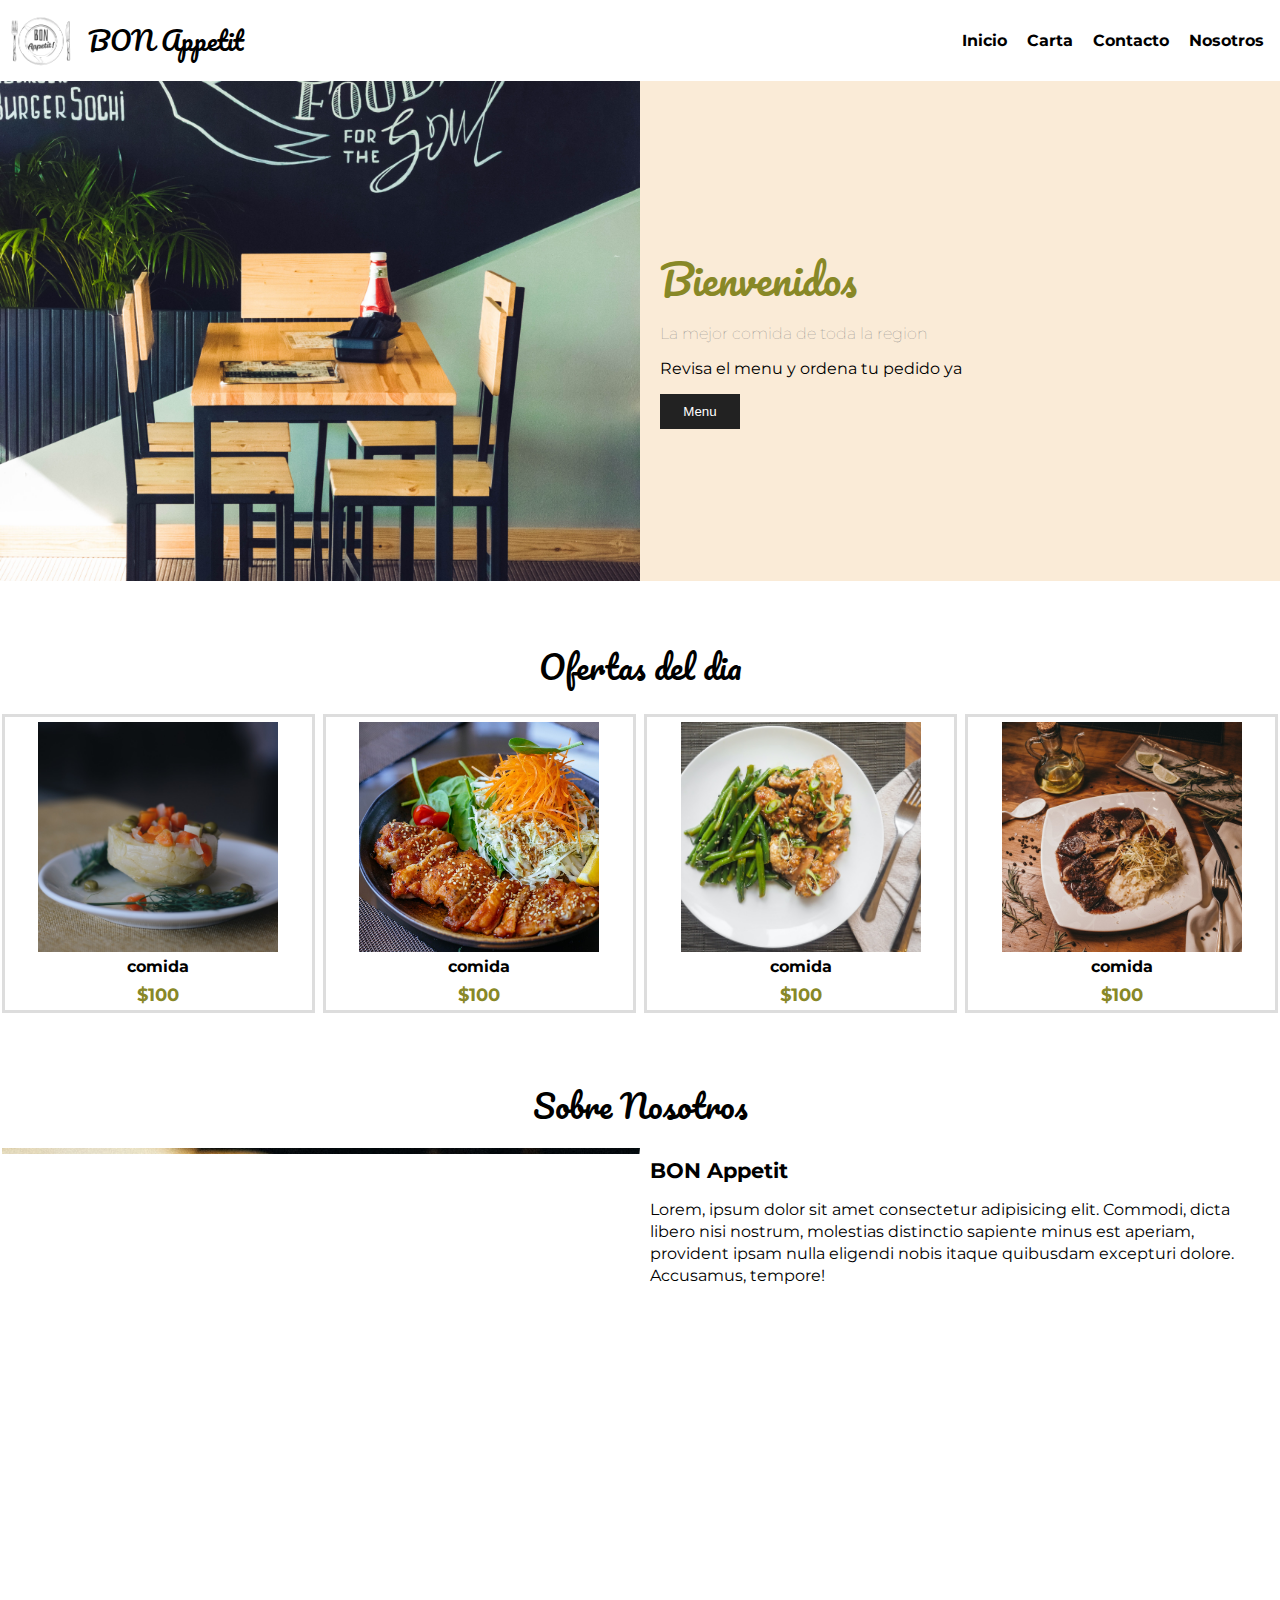
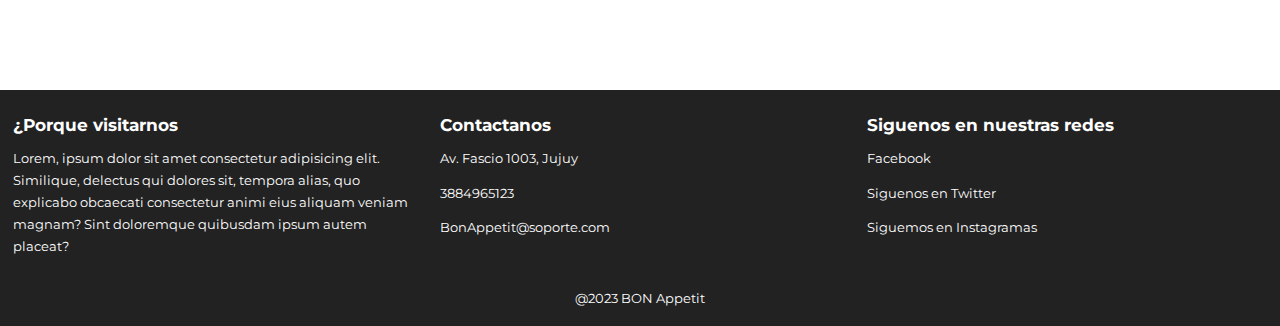
==== index.html @ ac736daf "Menu Improvisado, Seccion Sobre Nosotros" ====
<!DOCTYPE html>
<html lang="en">
<head>
    <meta charset="UTF-8">
    <meta http-equiv="X-UA-Compatible" content="IE=edge">
    <meta name="viewport" content="width=device-width, initial-scale=1.0">
    <title>BonApetit</title>
    <link href="https://file.myfontastic.com/aaHXCGQWTMJL3aSN7qt2b7/icons.css" rel="stylesheet">
    <link href="css/styles.css" rel="stylesheet">
</head>
<body>

    <header class="main-header">
        <div class="container container--flex">
            <div class="logo_container column column--50">
                <img src="assets/logo.png" alt="">
                <h3 class="main-header__logo">BON Appetit</h3>
            </div>
            <div class="main-header__contactInfo column column--50">
                <p class="main-header__contactInfo__phone"> 
                    <span class="icon-whatsapp">3884965123</span>
                </p>
                <p class="main-header__contactInfo__location">
                    <span class="icon-location"> Av. Fascio 1003, Jujuy</span>
                </p>
            </div>
        </div>
    </header>

    <nav class="main-nav">
        <div class="container container--flex">
            <input type="checkbox" id="check">
            <label for="check">
                <span class="icon-menu" id="btn_menu"></span>
            </label>

            
            <ul class="menu" id="menu">
                <li class="menu_item"><a href="" class="menu_link">Inicio</a></li>
                <li class="menu_item"><a href="" class="menu_link">Carta</a></li>
                <li class="menu_item"><a href="" class="menu_link">Contacto</a></li>
                <li class="menu_item"><a href="" class="menu_link">Nosotros</a></li>
             </ul>
        <div class="main-nav_logo">
            <img src="assets/logo.png" alt="">
            <h3 class="main-nav__logo">BON Appetit</h3>
        </div>
        </div>
    </nav>

    <section class="group--banner">
        <div class="container container--flex">
            <div class="column column--50 banner">
                <img class="banner__img" src="assets/banner.jpg" alt="">
            </div>
            <div class="column column--50 banner__aside">
                <h1 class="banner__title">Bienvenidos</h1>
                <h4 class="banner__title2">La mejor comida de toda la region</h4> 
                <p class="banner__text">Revisa el menu y ordena tu pedido ya</p>
                <button class="banner__btn">Menu</button>
            </div>
        </div>
    </section>

    <main class="main">
        <section class="group offer">
            <h2 class="group__title">Ofertas del dia</h2>
            <div class="container container--flex">
                <div class="column column--50--25">
                    <img src="assets/plato1.jpg" alt="" class="offer__img">
                    <h4 class="offer__title">comida</h4>
                    <p class="offer__price">$100</p>
                </div>
                <div class="column column--50--25">
                    <img src="assets/plato2.jpg" alt="" class="offer__img">
                    <h4 class="offer__title">comida</h4>
                    <p class="offer__price">$100</p>
                </div>
                <div class="column column--50--25">
                    <img src="assets/plato3.jpg" alt="" class="offer__img">
                    <h4 class="offer__title">comida</h4>
                    <p class="offer__price">$100</p>
                </div>
                <div class="column column--50--25">
                    <img src="assets/plato4.jpg" alt="" class="offer__img">
                    <h4 class="offer__title">comida</h4>
                    <p class="offer__price">$100</p>
                </div>
            </div>
        </section>

        <section class="group about">
            <h2 class="group__title">Sobre Nosotros</h2>
            <div class="container container--flex">
                <div class="column column--50">

                </div>
                <div class="column column--50">
                    <h1 class="column__title">BON Appetit</h1>
                    <p class="column__text">Lorem, ipsum dolor sit amet consectetur adipisicing elit. Commodi, dicta libero nisi nostrum, molestias distinctio sapiente minus est aperiam, provident ipsam nulla eligendi nobis itaque quibusdam excepturi dolore. Accusamus, tempore!</p>
                </div>

            </div>

        </section>
    </main>
    
    <footer class="main-footer">
        <div class="cotainer container--flex">
            <div class="column column--33">
                <h2 class="column__title">¿Porque visitarnos</h2>
                <p class="column__text">Lorem, ipsum dolor sit amet consectetur adipisicing elit. Similique, delectus qui dolores sit, tempora alias, quo explicabo obcaecati consectetur animi eius aliquam veniam magnam? Sint doloremque quibusdam ipsum autem placeat?</p>
            </div>
            <div class="column column--33">
                <h2 class="column__title">Contactanos</h2>
                <p class="column__text"><span class="icon-location"></span>Av. Fascio 1003, Jujuy</p>
                <p class="column__text"><span class="icon-whatsapp"></span>3884965123</p>
                <p class="column__text"><span class="icon-mail"></span>BonAppetit@soporte.com</p>
            </div>
            <div class="column column--33">
                <h2 class="column__title">Siguenos en nuestras redes</h2>
                <p class="column__text"><a href="" class="icon-face">Facebook</a></p>
                <p class="column__text"><a href="" class="icon-twitter">Siguenos en Twitter</a></p>
                <p class="column__text"><a href="" class="icon-instagram">Siguemos en Instagramas</a></p>
            </div>
            <p class="copy">@2023 BON Appetit</p>
        </div>
    </footer>

    
</body>
</html>
---- css/styles.css ----
@import url('https://fonts.googleapis.com/css2?family=Montserrat:wght@400;700&family=Pacifico&display=swap');
*{
    box-sizing: border-box;
}
body{
    font-family: 'Montserrat', sans-serif;
    margin: 0;
}
/* Estilos Base */
img{
    display: block;
    width: 100%;
    max-width: 100%;
}
h1,h2,h3,h4,h5,h6 {
    margin: 0;
}
.container{
    width: 100%;
    margin: auto;
}
.container--flex{
    display: flex;
    flex-wrap: wrap;
    justify-content: space-between;
    align-items: center;
}
.column{
    width: 100%;
}
/*Header*/
.main-nav__logo{
    display: none;
}
.main-header{
    width: 100%;   
}
.logo_container{
    background-color: antiquewhite;
}
.main-header img{
    width: 90px;
    height: 100px;
    display: inline;
}
.main-header__logo{
    
    display: inline;
    font-size: 2em;
    padding: 12px;
    font-family: 'Pacifico', cursive;
    font-weight: 100;
}
.main-header .logo_container{
    display: flex;
    flex-wrap: wrap;
    align-items: center;
}
.main-header__contactInfo__phone{
   
    padding: 12px;
    margin: 0 auto;
}
.main-header__contactInfo__location{
    background-color: #222;
    color: white;
    padding: 12px;
    margin: 0 auto;
}
.main-header [class*="icon-"]:before{
    position: relative;
    top: 2px;
    right: 5px;
}
/* Menu */
.main-nav{
    width: 100%;
    position: sticky;
    z-index: 2000px;
    padding: 6px;
    top: 0;
    background: white;
}
#check{
    display: none;
}
.menu{
    position: absolute;
    top: 70px;
    width: 100%;
    background-color: rgba(0,0,0,.85);
    padding: 0;
    margin: 0;
    list-style-type: none;
    text-align: center;
    overflow: hidden;
    left: -100%;
    transition: all .5s;

}
#check:checked ~ .menu{
    left: 0;
}
.menu_link{
    display: block;
    padding: 10px;
    color: white;
    text-decoration: none;
}
.menu_link:hover{
    background-color: antiquewhite;
    color: black;
}
.icon-menu{
    display: block;
    color: black;
    border: 1px solid black;
    border-radius: 3px;
    width: 40px;
    height: 40px;
    line-height: 42px;
    text-align: center;
    cursor: pointer;
    font-size: 1.5em;
}
.main-nav_logo img{
    width: 55px;
    height: 55px;
    display: inline;
}
/* Banner*/
.banner__img{
    width: 100%;
    height: 500px;
    object-fit: cover;
}
.banner__aside{
    background-color: antiquewhite;
    display: flex;
    flex-direction: column;
    padding: 20px;
}
.banner__title{
    font-family: 'Pacifico';
    margin-top: 10px;
    margin-bottom: 10px;
    font-size: 2em;
    font-weight: 100;
    color: rgb(136, 136, 39);
}
.banner__title2{
    font-weight: 100;
    color: gray;
}
.banner__btn{
    width: 80px;
    text-align: center;
    text-decoration: none;
    background-color: #222;
    color: white;
    padding: 10px;
    cursor: pointer;
    border: none;
}

/* Footer */
.main-footer{
    background: #222;
    color: white;
    padding: 10px;
    padding-top: 20px;
    padding-bottom: 20px;
    font-size: .8em;
    
}
.copy{
    text-align: center;
    margin: auto;
    margin-top: 15px;
}
.main-footer [class*="icon-"] {
    color: white;
    text-decoration: none;
}
.main-footer [class*="icon-"]:before {
    position: relative;
    top: 3px;
    right: 5px;
}
.main-footer .column{
    margin: 5px 0 5px 3px;
}
/* Main */
.group__title{
    font-family: 'Pacifico',cursive;
    font-weight: 100;
    font-size: 1.8em;
    text-align: center;
    padding: 15px;
}
.group{
    margin-top: 15px;
    margin-bottom: 20px;
    padding: 2px;
}
.offer .column{
    margin-top: 5px;
    margin-bottom: 5px;
}
.offer__img{
    margin: auto;
    max-width: 300px;
    height: 250px;
}
.offer__title{
    text-align: center;
    font-size: 1.3em;
    padding-top: 5px;
    padding-bottom: 8px;
}
.offer__price{
    margin-top: 0;
    margin-bottom: 0;
    text-align: center;
    font-size: 1.5em;
    font-weight: bold;
    color: rgb(136, 136, 39);
}
/* Sobre Nosotros */
.about .column:nth-child(1){
	height: 400px;
	background-image: url(../assets/about2.jpg);
	background-attachment: fixed;
	background-repeat: no-repeat;

	background-size: 160%;
	background-position: -10px -100px;
	border-right:  50px solid #fff;
	border-top: 500px solid transparent;
}
.about .column:nth-child(2){
    padding: 10px;
}
.column__title{
    font-size: 1.3em;
}
/*Responsives */
@media screen and (min-width:490px){
    .main-header img{
        width: 60px;
        height: 70px;
    }
    .main-header__logo{
        font-size: 1.6em;
        padding: 8px;
        
    }
    .banner__aside{
        height: 500px;
        display: flex;
        justify-content: center;
    }
    .main-header .column--50{
        width: 49%;
    }
    .column--33{
        width: 32%;
    }
    .main-header{
        background-color: antiquewhite;
    }
    .main-header__contactInfo__location{
        background: none;
        color: black;
    }
    .main-header__contactInfo{
        text-align: right;
    }
    .main-footer .container--flex{
        align-items: flex-start;
    }
    .main-footer .column--33:nth-child(2){
        word-break: break-all;
    }
    .column--50--25{
        width: 49%;
    }
    .offer__img{
        width: 240px;
        height: 230px;
        object-fit: cover;
    }
    .offer__price{
        font-size: 1.3em;
    }
    .offer__title{
        font-size: 1.2em;
    }
    .offer .column{
        border: 3px solid #ddd;
        padding: 5px;
        overflow: hidden;
    }
    .column--50{
        width: 50%;
    }
    .about .column:nth-child(1){
        height: 400px;
        background-size: 100%;
        background-position: -80px -100px;
    }
    .about .container{
        align-items: start;
    }
    .group{
        margin-bottom: 30px;
        margin-top: 30px;
    }

}
@media screen and (min-width:768px){
    .main-header{
        display: none;
    }
    .column--50{
        width: 50%;
    }
    .banner__title{
        font-size: 2.5em;
    }
    .main-nav .container{
        flex-direction: row-reverse;
        align-items: center;
    }
    .main-nav label{
        display: none;
    }
    .menu{
        position: relative;
        left: 0;
        top: 0;
        display: flex;
        background: none;
        height: auto;
        width: auto;
    }
    .menu_link{
        color: black;
        font-weight: bold;
    }
    .menu_link:hover{
        background: none;
        border-bottom: 2px solid antiquewhite;
    }
    .main-nav_logo{
        display: flex;
        flex-wrap: wrap;
        align-items: center;
    }
    .main-nav__logo{
        display: inline;
        font-size: 1.6em;
        padding: 12px;
        font-family: 'Pacifico', cursive;
        font-weight: 100;
    }
    .main-nav_logo img{
        height: 60px;
        width: 70px;
    }
    .column--50--25{
        width: 24.5%;
    }
    .group{
        margin-top: 40px;
        margin-bottom: 40px;
    }
    .offer__title{
        font-size: 1em;
    }
    .offer__price{
        font-size: 1.1em;
    }
    .group__title{
        font-size: 2em;
    }
    .about .column:nth-child(1){
        background-size: 70%;
        background-position: -80px -100px;
    }
    .column__text{
        line-height: 22px;
    }
   
}
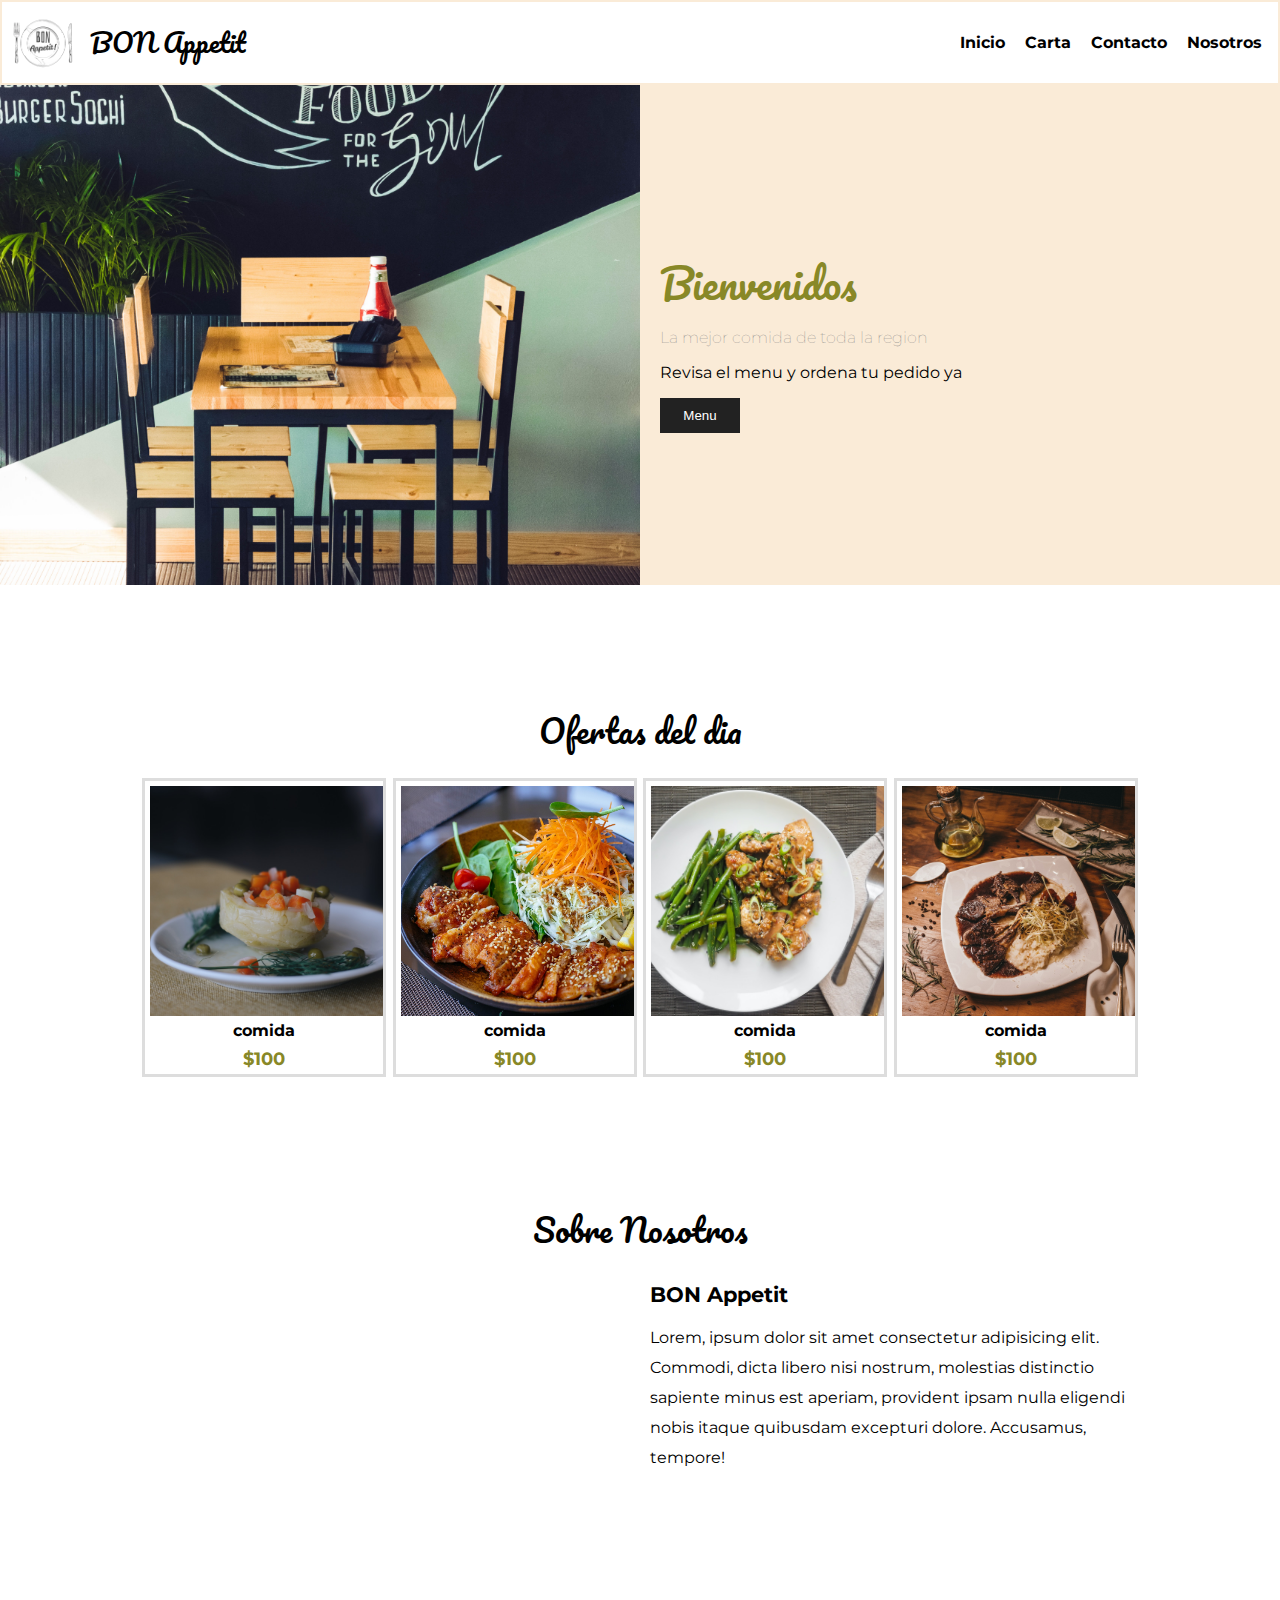
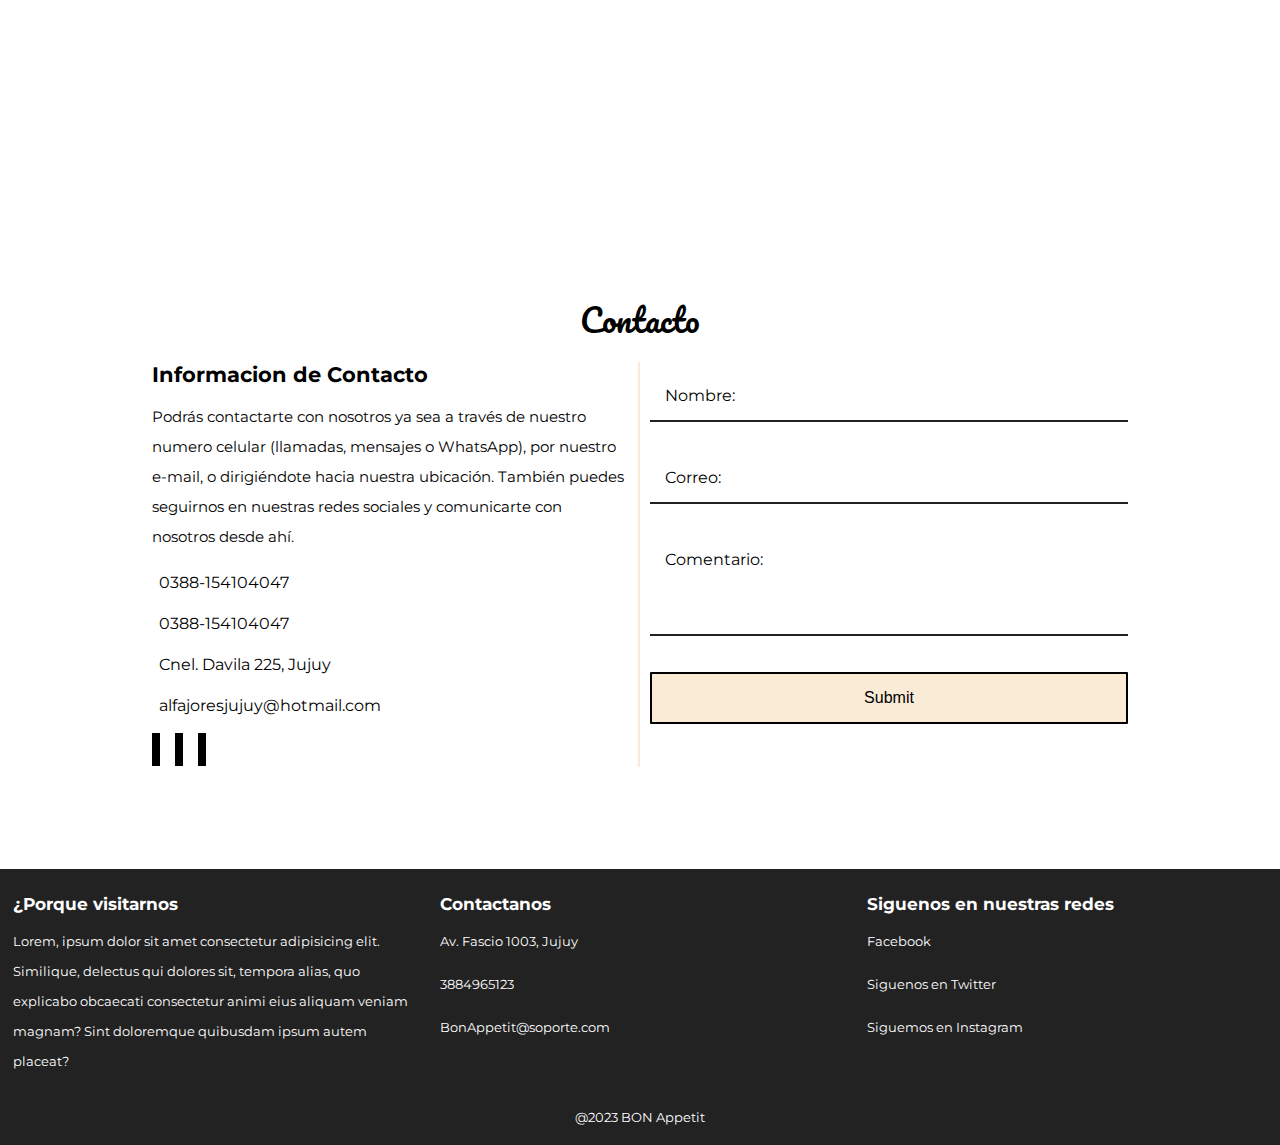
==== commit 056c92c0: "Formulario de Contacto / responsive" ====
--- a/index.html
+++ b/index.html
@@ -93,15 +93,46 @@
             <h2 class="group__title">Sobre Nosotros</h2>
             <div class="container container--flex">
                 <div class="column column--50">
-
                 </div>
                 <div class="column column--50">
                     <h1 class="column__title">BON Appetit</h1>
                     <p class="column__text">Lorem, ipsum dolor sit amet consectetur adipisicing elit. Commodi, dicta libero nisi nostrum, molestias distinctio sapiente minus est aperiam, provident ipsam nulla eligendi nobis itaque quibusdam excepturi dolore. Accusamus, tempore!</p>
                 </div>
+            </div>
+        </section>
 
+        <section class="group contact">
+            <h2 class="group__title">Contacto</h2>
+            <div class="container container--flex">
+                <div class="contact__info column column--50">
+                    <h3 class="column__title">Informacion de Contacto</h3>
+                    <p class="column__text">Podrás contactarte con nosotros ya sea a través de nuestro numero celular (llamadas, mensajes o WhatsApp), por nuestro e-mail, o dirigiéndote hacia nuestra ubicación. También puedes seguirnos en nuestras redes sociales y comunicarte con nosotros desde ahí.</p>
+                    <p class="column__txt"><span class="icon-phone"></span>0388-154104047</p>
+		 			<p class="column__txt"><span class="icon-whatsapp"></span>0388-154104047</p>
+		 			<p class="column__txt"><span class="icon-location"></span>Cnel. Davila 225, Jujuy</p>
+		 			<p class="column__txt break-point"><span class="icon-mail"></span>alfajoresjujuy@hotmail.com</p>
+		 			<div class="social-icon">
+				        <a href="" class="social-icon__link"><span class="icon-face"></span></a>
+				        <a href="" class="social-icon__link"><span class="icon-instagram"></span></a>
+				        <a href="" class="social-icon__link"><span class="icon-twitter"></span></a>
+			        </div>
+                </div>
+                <form action="" class="form column column--50">
+                    <div class="input-group">
+                        <input type="text" name="nombre" id="nombre" autocomplete="off"  class="text " required="">
+                        <label for="nombre" class="label">Nombre:</label>
+                    </div>
+                    <div class="input-group">
+                        <input type="text" name="correo" autocomplete="off" class="text" id="mail" required="" value="">
+                        <label for="mail" class="label">Correo:</label>
+                    </div>   
+                    <div class="input-group">          
+                        <textarea name="comentario" maxlength="250" minlength="1"  id="textarea" class="text" required=""></textarea>
+                        <label for="textarea" class="label">Comentario:</label>
+                    </div>
+                    <input type="submit">
+                </form>
             </div>
-
         </section>
     </main>
     
@@ -121,7 +152,7 @@
                 <h2 class="column__title">Siguenos en nuestras redes</h2>
                 <p class="column__text"><a href="" class="icon-face">Facebook</a></p>
                 <p class="column__text"><a href="" class="icon-twitter">Siguenos en Twitter</a></p>
-                <p class="column__text"><a href="" class="icon-instagram">Siguemos en Instagramas</a></p>
+                <p class="column__text"><a href="" class="icon-instagram">Siguemos en Instagram</a></p>
             </div>
             <p class="copy">@2023 BON Appetit</p>
         </div>
--- a/css/styles.css
+++ b/css/styles.css
@@ -244,6 +244,89 @@
 .column__title{
     font-size: 1.3em;
 }
+/* Contacto */
+.form .input-group{
+    position: relative;
+    margin-bottom: 32px;
+}
+.form .input-group input[type="text"],
+.form .input-group input[type="email"],
+.form .input-group textarea {
+    font-size: 16px;
+    color: black;
+    width: 100%;
+    outline: none;
+    padding: 15px;
+    background: none;
+    border: none;
+    border-bottom: 2px solid #222;
+    resize: none;
+}
+.form .input-group textarea{
+    height: 100px;
+}
+.form .input-group .label {
+        -webkit-transition: all 0.3s ease;
+        -o-transition: all 0.3s ease;
+        transition: all 0.3s ease;
+        margin-left: 15px;
+        font-size: 16px;
+        line-height: 16px;
+        position: absolute;
+        top: 16px;
+        left: 0; 
+}
+.form .input-group input[type="text"]:focus + .label,
+.form .input-group input[type="email"]:focus + .label,
+.form .input-group textarea:focus + .label,
+.form .input-group input[type="text"]:valid + .label,
+.form .input-group input[type="email"]:valid + .label,  
+.form .input-group textarea:valid + .label{
+    top: -12px;
+    font-size: 12px;
+    line-height: 12px;
+    color: #B6B6B6; 
+}
+.form input[type="submit"] {
+    background: antiquewhite;
+    border-radius: 1px;
+    border: 2px solid black;
+    color: black;
+    cursor: pointer;
+    display: inline-block;
+    font-size: 16px;
+    padding: 15px;
+    width: 100%;
+}
+.formulario input[type="submit"]:hover {
+      background: #252932; 
+}
+.contact__info{
+	padding: 10px;
+	padding-top: 0;
+}
+.contact__info [class*="icon-"]{
+	font-size: 1.3em;
+	margin-right: 7px;
+	position: relative;
+	top: 5px;
+}
+.contact__info .social-icon__link{
+	justify-content: flex-start;
+	margin-bottom: 10px;
+}
+.contact__info .social-icon__link [class*='icon-']{
+	background: black;
+	color: white;
+	margin-left: 0;
+	margin-right: 15px;
+    padding:4px;
+
+}
+.form {
+	padding: 10px;
+	margin-top: 20px;
+}
 /*Responsives */
 @media screen and (min-width:490px){
     .main-header img{
@@ -253,7 +336,10 @@
     .main-header__logo{
         font-size: 1.6em;
         padding: 8px;
-        
+    }
+    .main-nav{
+        border: 2px solid antiquewhite;
+        z-index: 4000;
     }
     .banner__aside{
         height: 500px;
@@ -315,6 +401,18 @@
     .group{
         margin-bottom: 30px;
         margin-top: 30px;
+    }
+    .form{
+        margin-top: 0;
+    }
+    .contact .container--flex{
+        align-items: flex-start;
+    }
+    .contact__info{
+        border-right: 2px solid antiquewhite;
+    }
+    .contact__info .column__text {
+        font-size: 0.95em;
     }
 
 }
@@ -389,7 +487,14 @@
         background-position: -80px -100px;
     }
     .column__text{
-        line-height: 22px;
-    }
-   
+        line-height: 30px;
+    }
+}
+@media screen and (min-width:1024px){
+    .group{
+        width: 1000px;
+        margin: auto;
+        margin-top: 100px;
+        margin-bottom: 100px;
+    }
 }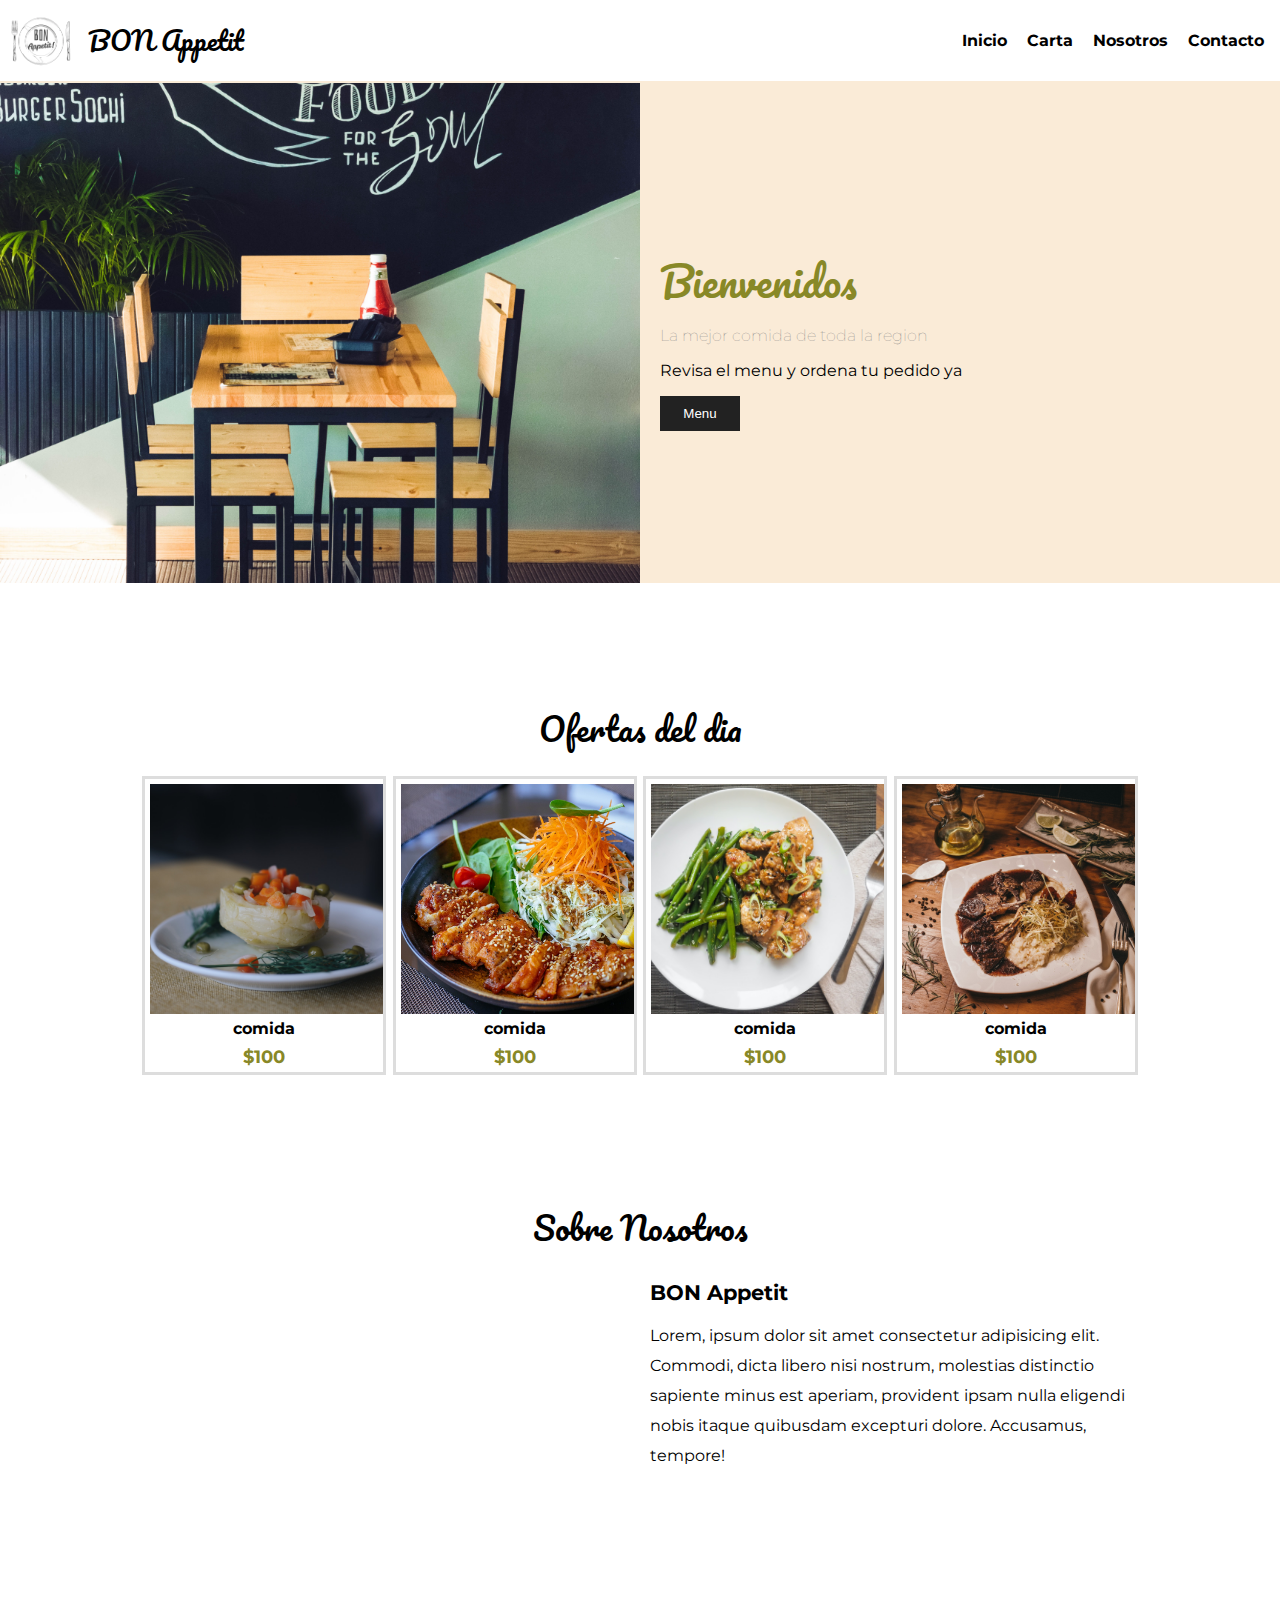
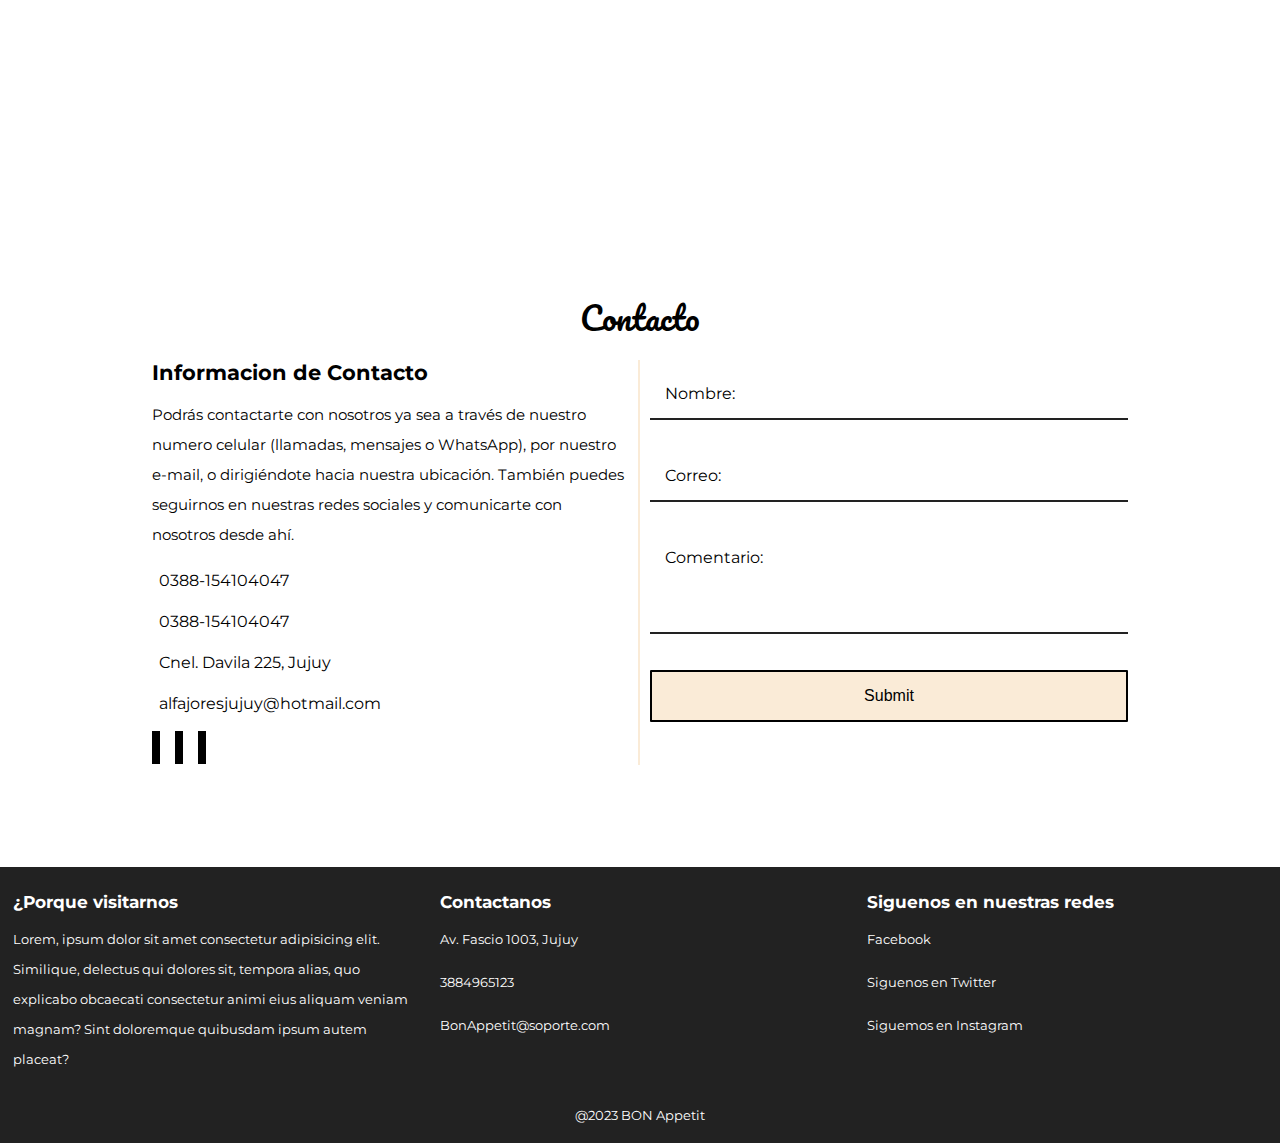
==== commit 2f22a6a9: "validaciones formulario con js" ====
--- a/index.html
+++ b/index.html
@@ -38,8 +38,8 @@
             <ul class="menu" id="menu">
                 <li class="menu_item"><a href="" class="menu_link">Inicio</a></li>
                 <li class="menu_item"><a href="" class="menu_link">Carta</a></li>
+                <li class="menu_item"><a href="" class="menu_link">Nosotros</a></li>
                 <li class="menu_item"><a href="" class="menu_link">Contacto</a></li>
-                <li class="menu_item"><a href="" class="menu_link">Nosotros</a></li>
              </ul>
         <div class="main-nav_logo">
             <img src="assets/logo.png" alt="">
@@ -119,15 +119,15 @@
                 </div>
                 <form action="" class="form column column--50">
                     <div class="input-group">
-                        <input type="text" name="nombre" id="nombre" autocomplete="off"  class="text " required="">
+                        <input type="text" name="nombre" id="nombre" autocomplete="off"  class="text">
                         <label for="nombre" class="label">Nombre:</label>
                     </div>
                     <div class="input-group">
-                        <input type="text" name="correo" autocomplete="off" class="text" id="mail" required="" value="">
+                        <input type="email" name="correo" autocomplete="off" class="text" id="mail">
                         <label for="mail" class="label">Correo:</label>
                     </div>   
                     <div class="input-group">          
-                        <textarea name="comentario" maxlength="250" minlength="1"  id="textarea" class="text" required=""></textarea>
+                        <textarea name="comentario" maxlength="250" minlength="1"  id="textarea" class="text"></textarea>
                         <label for="textarea" class="label">Comentario:</label>
                     </div>
                     <input type="submit">
@@ -160,4 +160,5 @@
 
     
 </body>
+<script src="./js/form.js"></script>
 </html>--- a/css/styles.css
+++ b/css/styles.css
@@ -76,10 +76,11 @@
 .main-nav{
     width: 100%;
     position: sticky;
-    z-index: 2000px;
+    z-index: 2000;
     padding: 6px;
     top: 0;
     background: white;
+    border-bottom: 2px solid antiquewhite; 
 }
 #check{
     display: none;
@@ -276,16 +277,19 @@
         top: 16px;
         left: 0; 
 }
-.form .input-group input[type="text"]:focus + .label,
+/*.form .input-group input[type="text"]:focus + .label,
 .form .input-group input[type="email"]:focus + .label,
-.form .input-group textarea:focus + .label,
-.form .input-group input[type="text"]:valid + .label,
-.form .input-group input[type="email"]:valid + .label,  
-.form .input-group textarea:valid + .label{
+.form .input-group textarea:focus {
     top: -12px;
     font-size: 12px;
     line-height: 12px;
     color: #B6B6B6; 
+}*/
+.focus{
+    top: -12px !important;
+    font-size: 12px !important;
+    line-height: 12px !important;
+    color: #B6B6B6 !important; 
 }
 .form input[type="submit"] {
     background: antiquewhite;
@@ -293,7 +297,7 @@
     border: 2px solid black;
     color: black;
     cursor: pointer;
-    display: inline-block;
+    display: block;
     font-size: 16px;
     padding: 15px;
     width: 100%;
@@ -321,11 +325,63 @@
 	margin-left: 0;
 	margin-right: 15px;
     padding:4px;
+    
 
 }
 .form {
 	padding: 10px;
 	margin-top: 20px;
+}
+.valido{
+    border-bottom: 2px solid green !important;
+}
+.invalido{
+    border-bottom:  2px solid red !important;
+    animation: shaking 500ms 1;
+    transition: all 1s;
+}
+.invalido-text{
+    color: red !important;
+}
+.text{
+    border-bottom: 2px solid #222 !important;
+}
+@keyframes shaking {
+    0% {
+        transform: translate(0, 0) rotate(0deg);
+    }
+    25% {
+        transform: translate(5px, 5px) rotate(5deg);
+    }
+    50% {
+        transform: translate(0, 0) rotate(0eg);
+    }
+    75% {
+        transform: translate(-5px, 5px) rotate(-5deg);
+    }
+    100% {
+        transform: translate(0, 0) rotate(0deg);
+    }
+}
+
+@keyframes shake {
+    10%,
+    90% {
+        transform: translate3d(-1px, 0, 0);
+    }
+    20%,
+    80% {
+        transform: translate3d(2px, 0, 0);
+    }
+    30%,
+    50%,
+    70% {
+        transform: translate3d(-4px, 0, 0);
+    }
+    40%,
+    60% {
+        transform: translate3d(4px, 0, 0);
+    }
 }
 /*Responsives */
 @media screen and (min-width:490px){
@@ -336,10 +392,6 @@
     .main-header__logo{
         font-size: 1.6em;
         padding: 8px;
-    }
-    .main-nav{
-        border: 2px solid antiquewhite;
-        z-index: 4000;
     }
     .banner__aside{
         height: 500px;
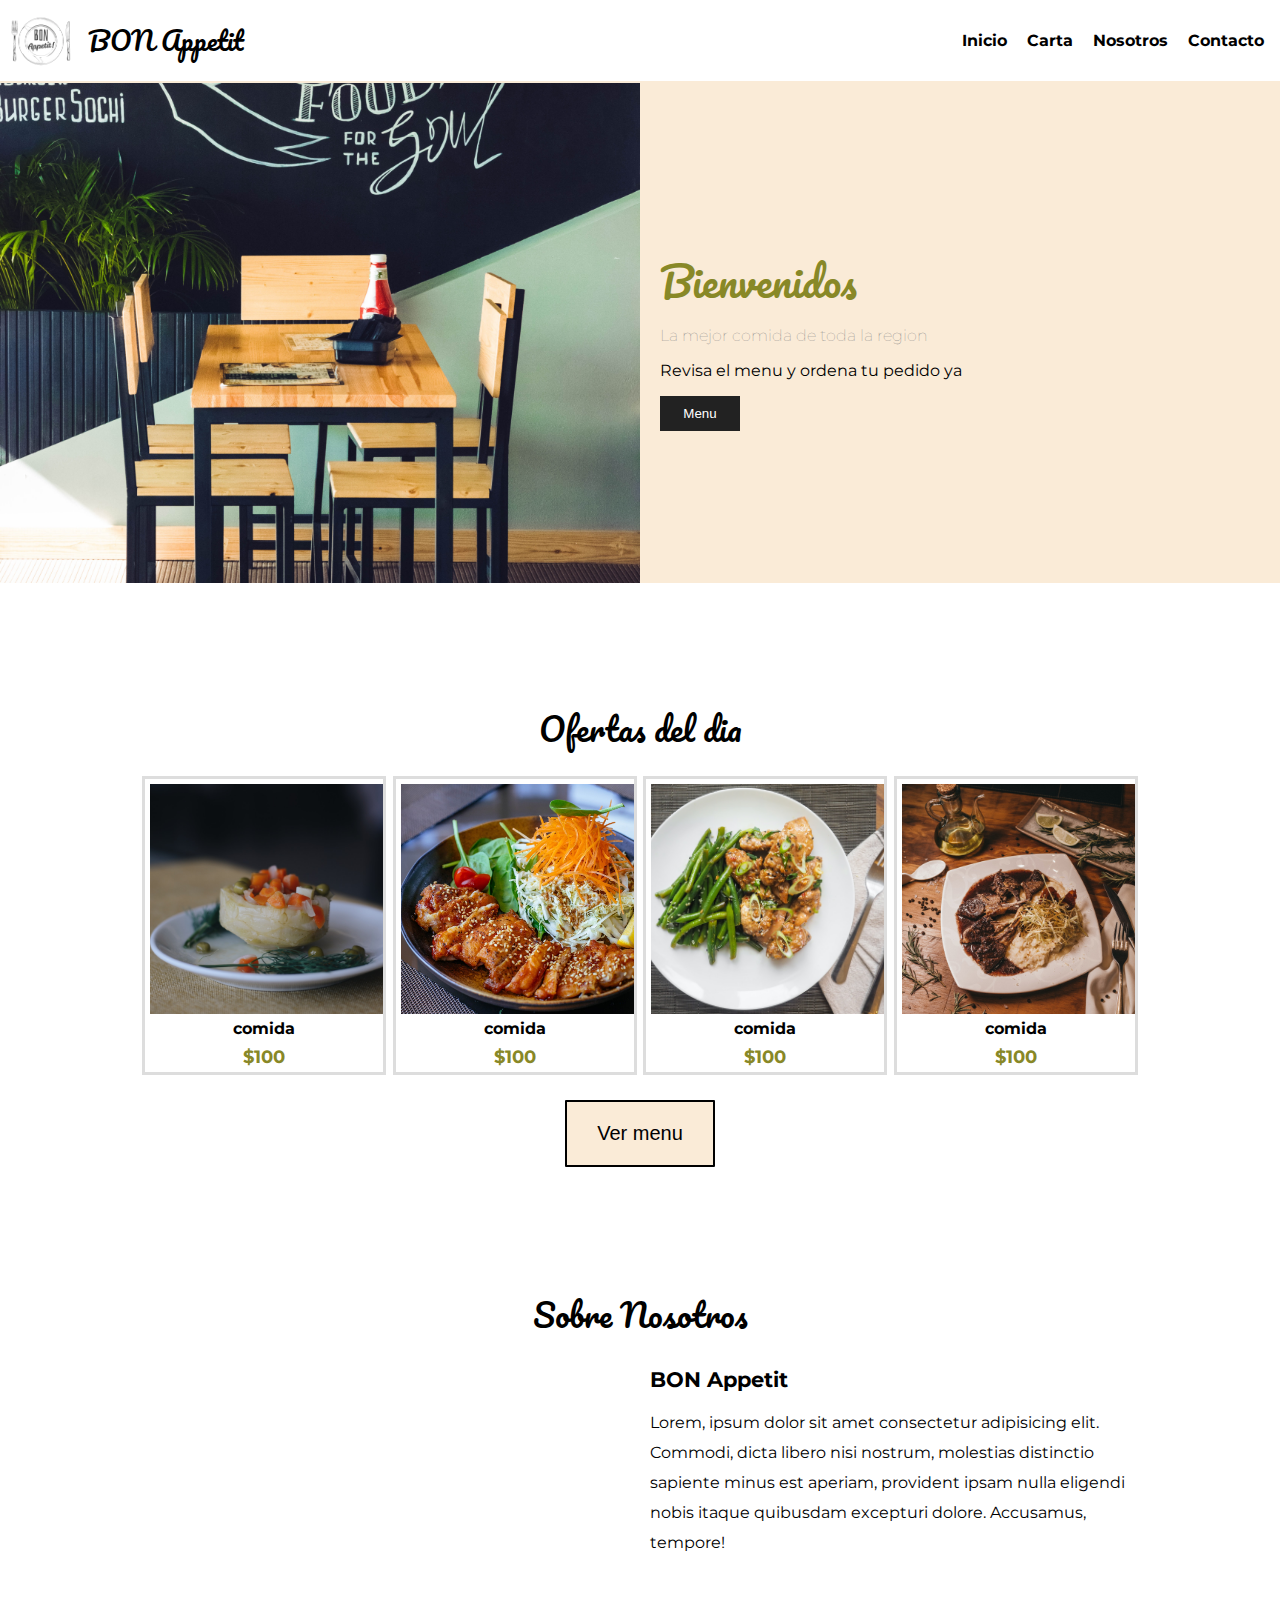
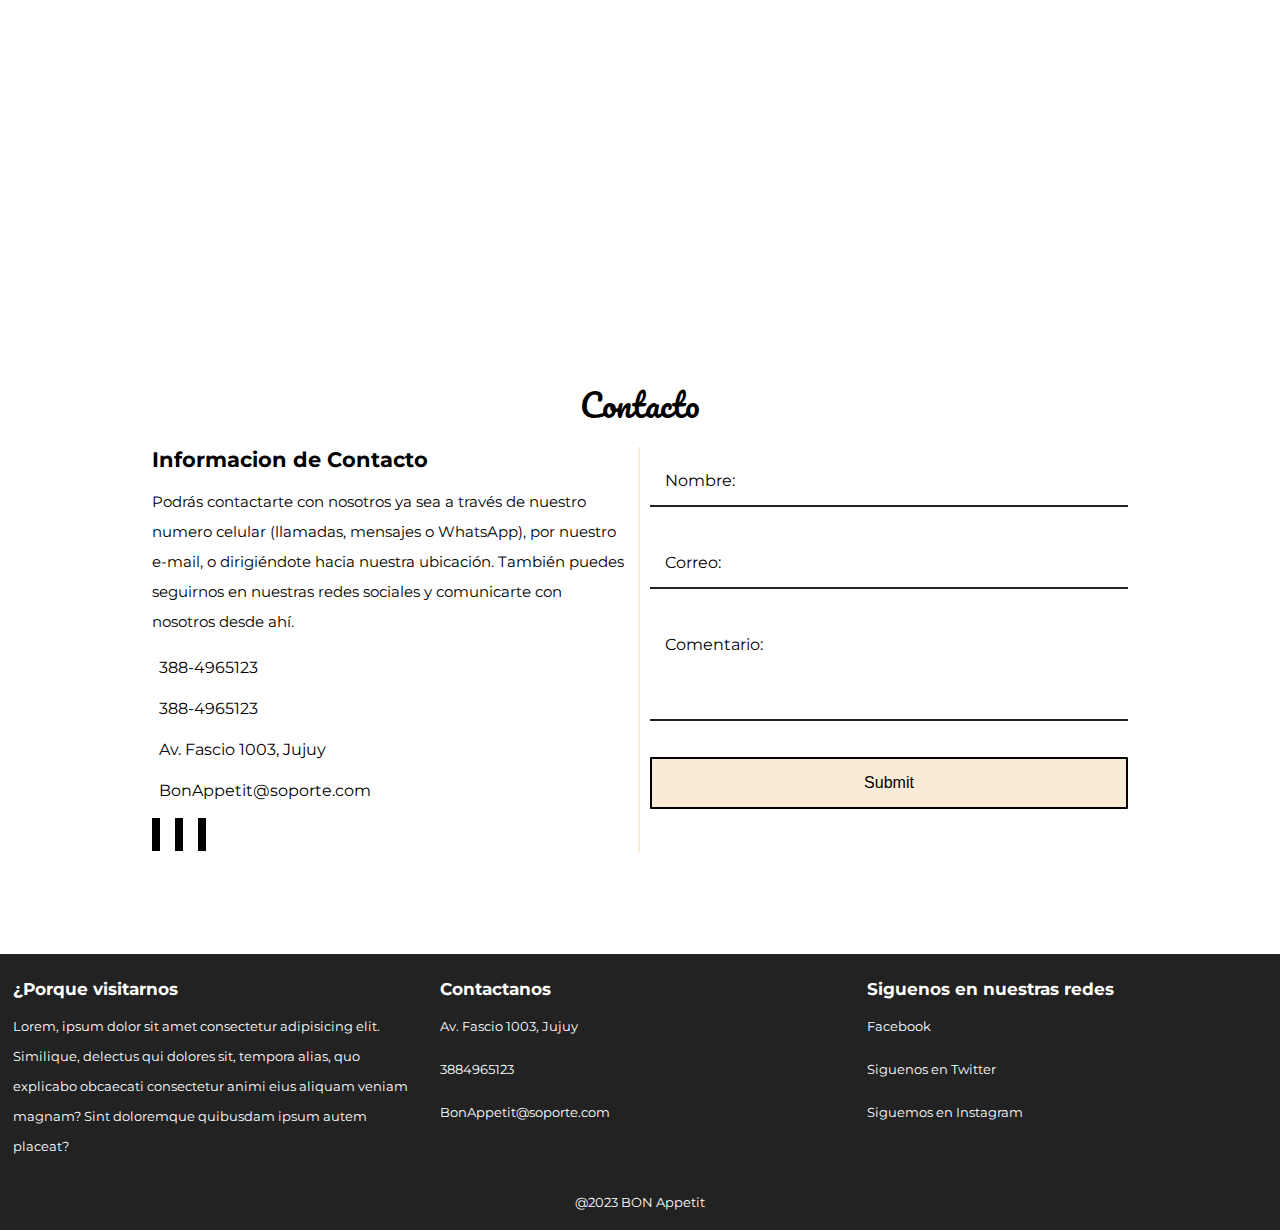
==== commit 98a5d6eb: "menu.html y menu.js //consume api de jsonplaceholder y con un input busca platos por el nombre" ====
--- a/index.html
+++ b/index.html
@@ -36,8 +36,8 @@
 
             
             <ul class="menu" id="menu">
-                <li class="menu_item"><a href="" class="menu_link">Inicio</a></li>
-                <li class="menu_item"><a href="" class="menu_link">Carta</a></li>
+                <li class="menu_item"><a href="./index.html" class="menu_link">Inicio</a></li>
+                <li class="menu_item"><a href="./menu.html" class="menu_link">Carta</a></li>
                 <li class="menu_item"><a href="" class="menu_link">Nosotros</a></li>
                 <li class="menu_item"><a href="" class="menu_link">Contacto</a></li>
              </ul>
@@ -57,7 +57,7 @@
                 <h1 class="banner__title">Bienvenidos</h1>
                 <h4 class="banner__title2">La mejor comida de toda la region</h4> 
                 <p class="banner__text">Revisa el menu y ordena tu pedido ya</p>
-                <button class="banner__btn">Menu</button>
+                <button class="banner__btn"><a href="menu.html">Menu</a></button>
             </div>
         </div>
     </section>
@@ -87,6 +87,7 @@
                     <p class="offer__price">$100</p>
                 </div>
             </div>
+            <button class="offer__btn"><a href="menu.html">Ver menu</a></button>
         </section>
 
         <section class="group about">
@@ -107,10 +108,10 @@
                 <div class="contact__info column column--50">
                     <h3 class="column__title">Informacion de Contacto</h3>
                     <p class="column__text">Podrás contactarte con nosotros ya sea a través de nuestro numero celular (llamadas, mensajes o WhatsApp), por nuestro e-mail, o dirigiéndote hacia nuestra ubicación. También puedes seguirnos en nuestras redes sociales y comunicarte con nosotros desde ahí.</p>
-                    <p class="column__txt"><span class="icon-phone"></span>0388-154104047</p>
-		 			<p class="column__txt"><span class="icon-whatsapp"></span>0388-154104047</p>
-		 			<p class="column__txt"><span class="icon-location"></span>Cnel. Davila 225, Jujuy</p>
-		 			<p class="column__txt break-point"><span class="icon-mail"></span>alfajoresjujuy@hotmail.com</p>
+                    <p class="column__txt"><span class="icon-phone"></span>388-4965123</p>
+		 			<p class="column__txt"><span class="icon-whatsapp"></span>388-4965123</p>
+		 			<p class="column__txt"><span class="icon-location"></span>Av. Fascio 1003, Jujuy</p>
+		 			<p class="column__txt break-point"><span class="icon-mail"></span>BonAppetit@soporte.com</p>
 		 			<div class="social-icon">
 				        <a href="" class="social-icon__link"><span class="icon-face"></span></a>
 				        <a href="" class="social-icon__link"><span class="icon-instagram"></span></a>
--- a/css/styles.css
+++ b/css/styles.css
@@ -156,12 +156,14 @@
 .banner__btn{
     width: 80px;
     text-align: center;
-    text-decoration: none;
     background-color: #222;
-    color: white;
     padding: 10px;
     cursor: pointer;
     border: none;
+}
+.banner__btn a {
+    text-decoration: none;
+    color: white;
 }
 
 /* Footer */
@@ -204,6 +206,11 @@
     margin-bottom: 20px;
     padding: 2px;
 }
+.offer{
+    display: flex;
+    flex-direction: column;
+    align-items: center;
+}
 .offer .column{
     margin-top: 5px;
     margin-bottom: 5px;
@@ -227,6 +234,23 @@
     font-weight: bold;
     color: rgb(136, 136, 39);
 }
+.offer__btn{
+    margin-top: 20px;
+    background: antiquewhite;
+    border-radius: 1px;
+    border: 2px solid black;
+    color: black;
+    cursor: pointer;
+    display: block; 
+    padding: 20px;
+    width: 150px;
+}
+.offer__btn a {
+    font-size: 1.5em;
+    text-decoration: none;
+    color: black;
+}
+
 /* Sobre Nosotros */
 .about .column:nth-child(1){
 	height: 400px;
@@ -340,11 +364,21 @@
     animation: shaking 500ms 1;
     transition: all 1s;
 }
+.invalido-input{
+    border: 1px solid red;
+    animation: shaking 500ms 1;
+    transition: all 1s;
+}
 .invalido-text{
     color: red !important;
 }
 .text{
     border-bottom: 2px solid #222 !important;
+}
+
+/** Menuuuu **/
+.gmenu .container--flex{
+    align-items: start;
 }
 @keyframes shaking {
     0% {
@@ -435,6 +469,11 @@
         font-size: 1.2em;
     }
     .offer .column{
+        border: 3px solid #ddd;
+        padding: 5px;
+        overflow: hidden;
+    }
+    .gmenu .column{
         border: 3px solid #ddd;
         padding: 5px;
         overflow: hidden;
@@ -549,4 +588,30 @@
         margin-top: 100px;
         margin-bottom: 100px;
     }
+    .gmenu{
+        margin-top: 30px;
+    }
+}
+
+/* Buscador */
+.gmenu .search{
+    display: flex;
+    align-items: center;
+    justify-content: center;
+    padding: 5px;
+}
+.gmenu .search input {
+    margin-right: 5px;
+    height: 30px;
+}
+.gmenu .search button{
+    background: antiquewhite;
+    border-radius: 1px;
+    border: 1px solid black;
+    color: black;
+    cursor: pointer;
+    display: block;
+    font-size: 1.1em;
+    padding: 5px;
+
 }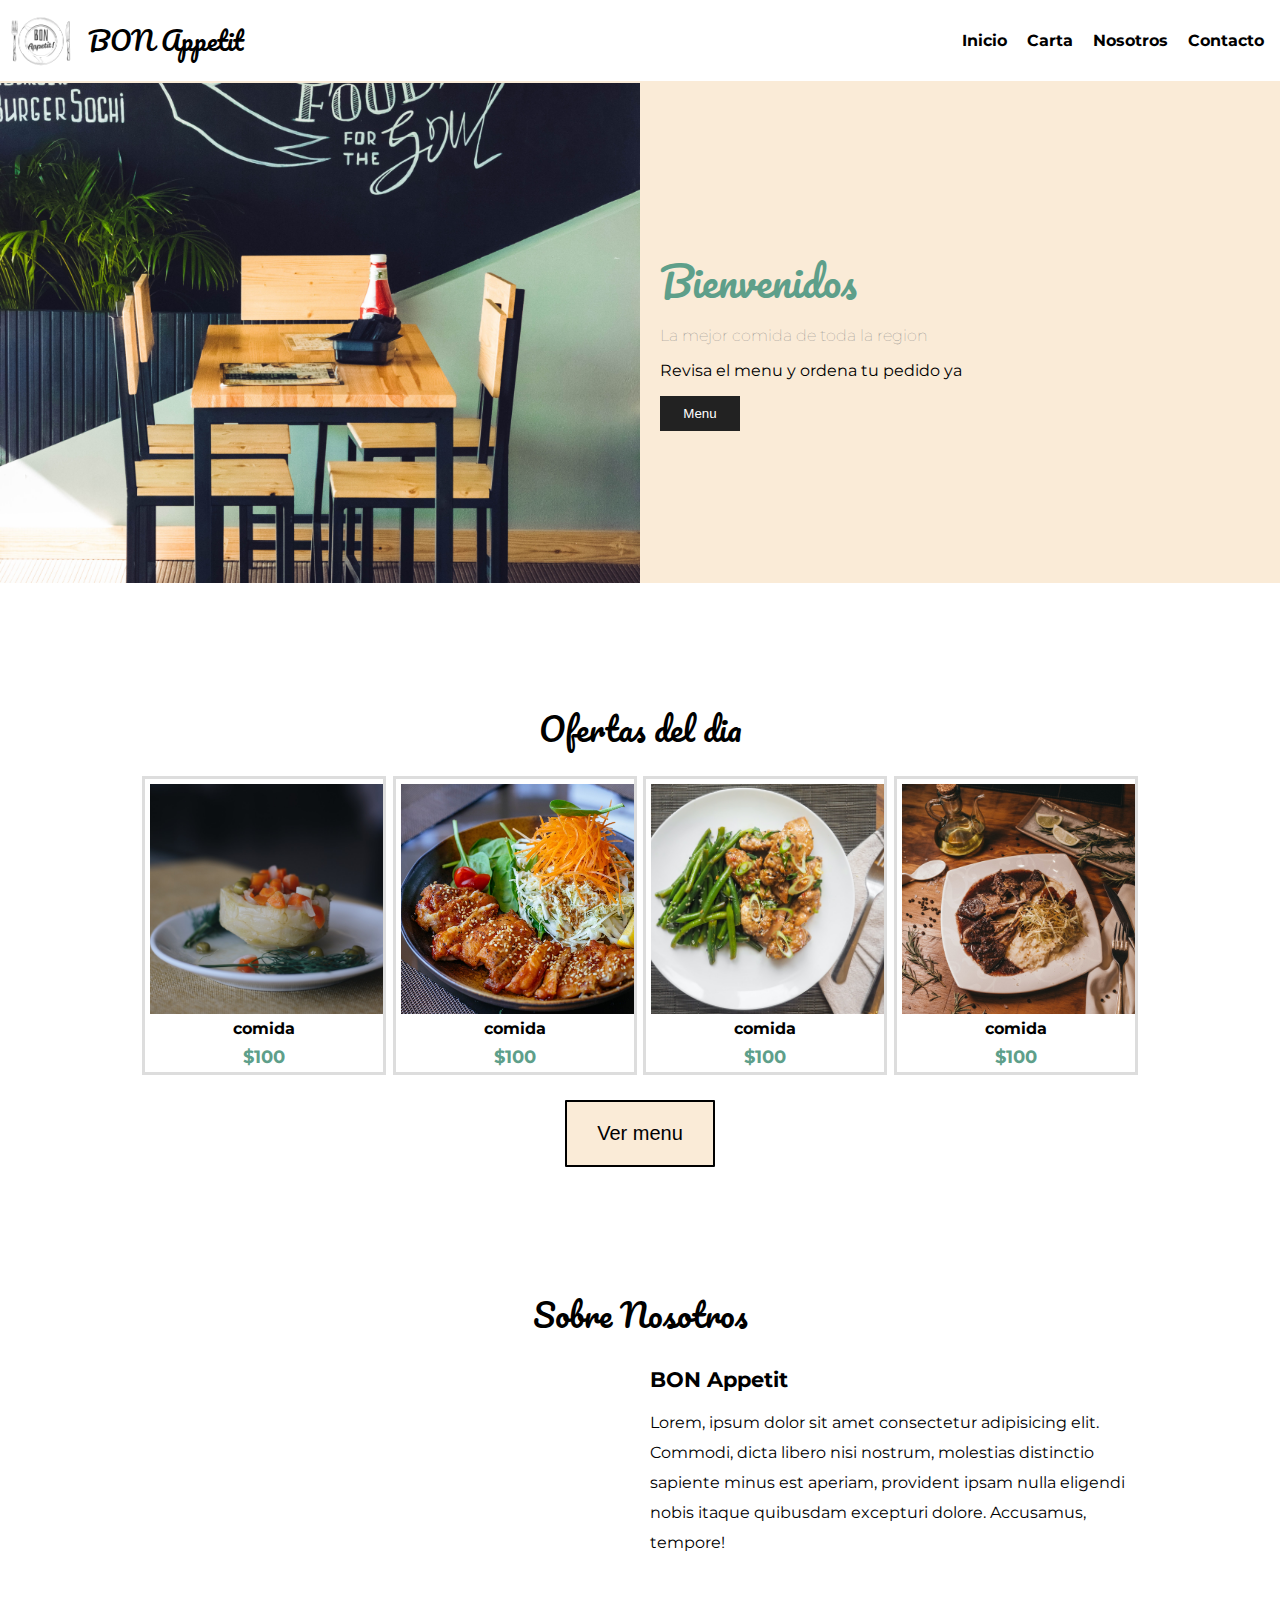
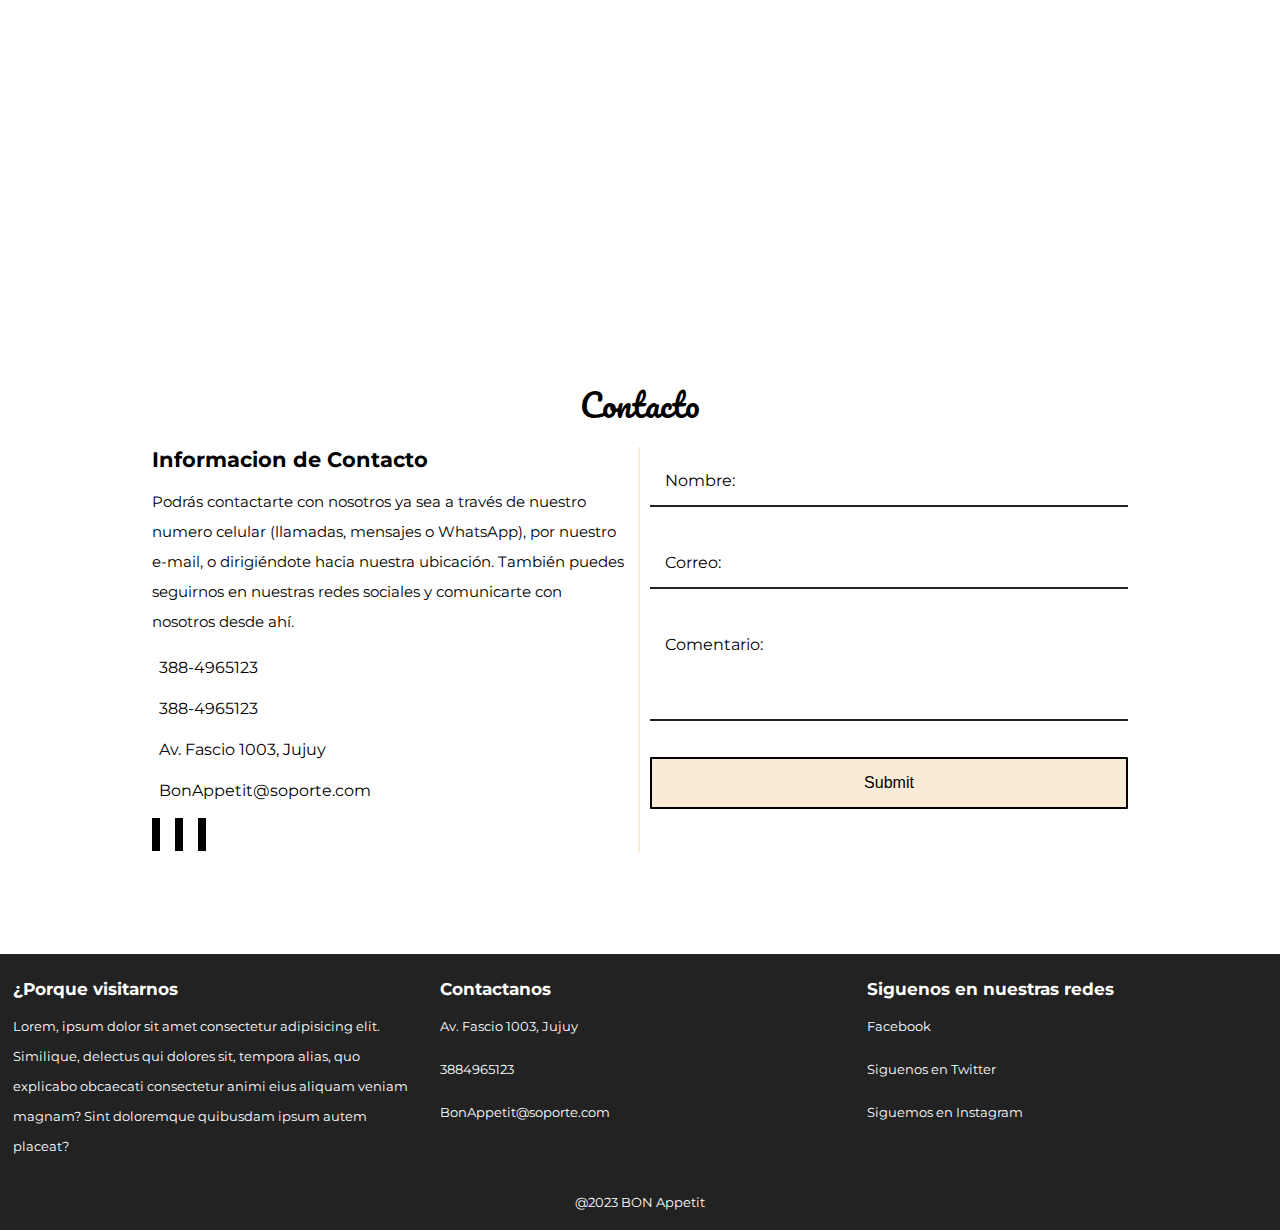
==== commit bae8e5d4: "se agregaron los links de contacto y nosotros" ====
--- a/index.html
+++ b/index.html
@@ -38,8 +38,8 @@
             <ul class="menu" id="menu">
                 <li class="menu_item"><a href="./index.html" class="menu_link">Inicio</a></li>
                 <li class="menu_item"><a href="./menu.html" class="menu_link">Carta</a></li>
-                <li class="menu_item"><a href="" class="menu_link">Nosotros</a></li>
-                <li class="menu_item"><a href="" class="menu_link">Contacto</a></li>
+                <li class="menu_item"><a href="#nosotros" class="menu_link">Nosotros</a></li>
+                <li class="menu_item"><a href="#contacto" class="menu_link">Contacto</a></li>
              </ul>
         <div class="main-nav_logo">
             <img src="assets/logo.png" alt="">
@@ -90,7 +90,7 @@
             <button class="offer__btn"><a href="menu.html">Ver menu</a></button>
         </section>
 
-        <section class="group about">
+        <section id="nosotros" class="group about">
             <h2 class="group__title">Sobre Nosotros</h2>
             <div class="container container--flex">
                 <div class="column column--50">
@@ -102,7 +102,7 @@
             </div>
         </section>
 
-        <section class="group contact">
+        <section id="contacto" class="group contact">
             <h2 class="group__title">Contacto</h2>
             <div class="container container--flex">
                 <div class="contact__info column column--50">
--- a/css/styles.css
+++ b/css/styles.css
@@ -41,10 +41,9 @@
 .main-header img{
     width: 90px;
     height: 100px;
-    display: inline;
+    display: none;
 }
 .main-header__logo{
-    
     display: inline;
     font-size: 2em;
     padding: 12px;
@@ -147,7 +146,7 @@
     margin-bottom: 10px;
     font-size: 2em;
     font-weight: 100;
-    color: rgb(136, 136, 39);
+    color: rgb(94, 159, 138);
 }
 .banner__title2{
     font-weight: 100;
@@ -232,7 +231,7 @@
     text-align: center;
     font-size: 1.5em;
     font-weight: bold;
-    color: rgb(136, 136, 39);
+    color: rgb(94, 159, 138);
 }
 .offer__btn{
     margin-top: 20px;
@@ -422,6 +421,7 @@
     .main-header img{
         width: 60px;
         height: 70px;
+        display: inline;
     }
     .main-header__logo{
         font-size: 1.6em;
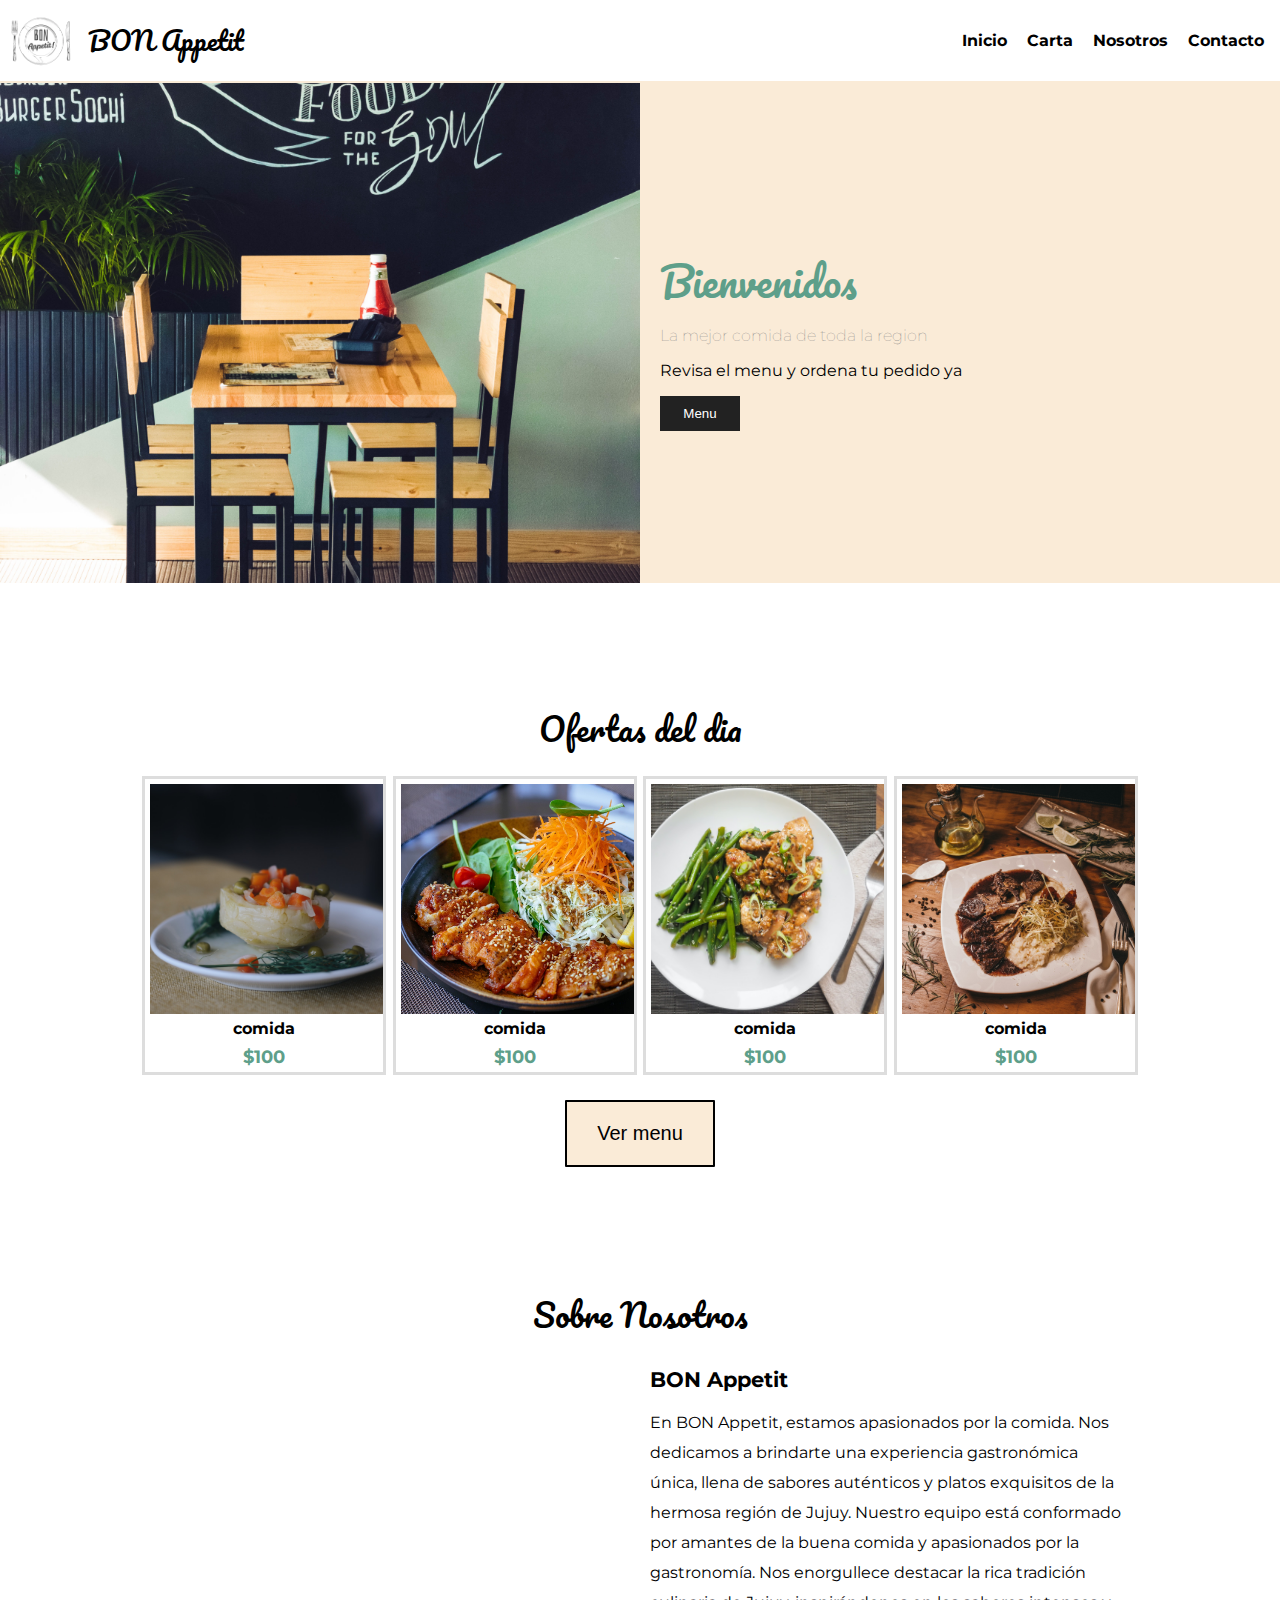
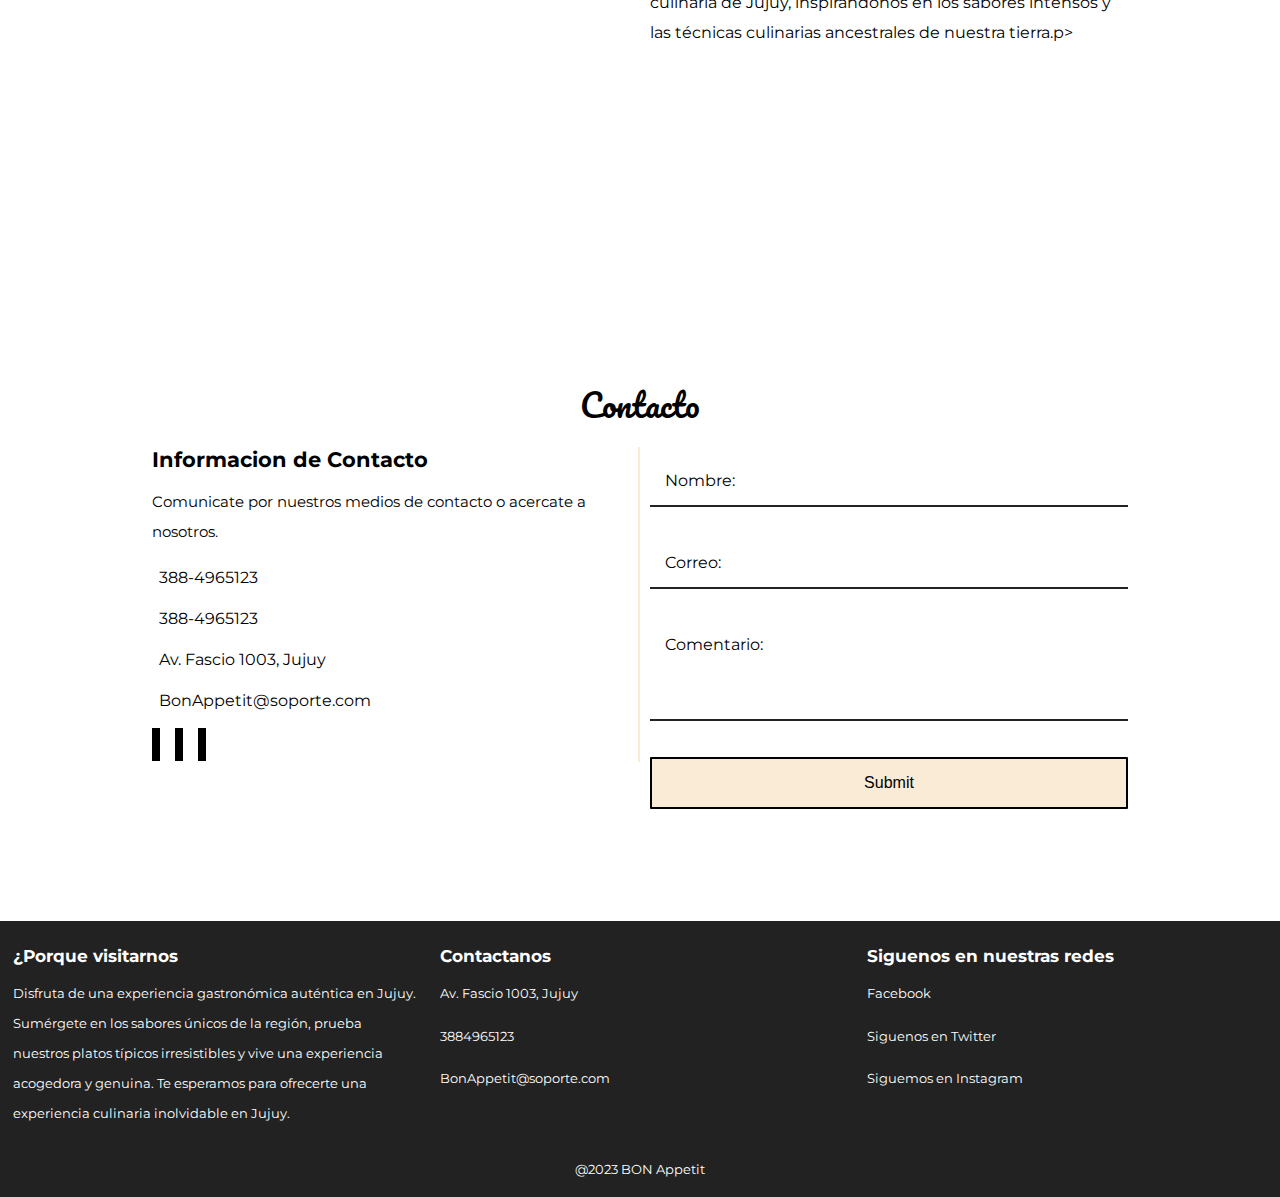
==== commit 7761b821: "Update index.html" ====
--- a/index.html
+++ b/index.html
@@ -97,7 +97,7 @@
                 </div>
                 <div class="column column--50">
                     <h1 class="column__title">BON Appetit</h1>
-                    <p class="column__text">Lorem, ipsum dolor sit amet consectetur adipisicing elit. Commodi, dicta libero nisi nostrum, molestias distinctio sapiente minus est aperiam, provident ipsam nulla eligendi nobis itaque quibusdam excepturi dolore. Accusamus, tempore!</p>
+                    <p class="column__text">En BON Appetit, estamos apasionados por la comida. Nos dedicamos a brindarte una experiencia gastronómica única, llena de sabores auténticos y platos exquisitos de la hermosa región de Jujuy. Nuestro equipo está conformado por amantes de la buena comida y apasionados por la gastronomía. Nos enorgullece destacar la rica tradición culinaria de Jujuy, inspirándonos en los sabores intensos y las técnicas culinarias ancestrales de nuestra tierra.p>
                 </div>
             </div>
         </section>
@@ -107,7 +107,7 @@
             <div class="container container--flex">
                 <div class="contact__info column column--50">
                     <h3 class="column__title">Informacion de Contacto</h3>
-                    <p class="column__text">Podrás contactarte con nosotros ya sea a través de nuestro numero celular (llamadas, mensajes o WhatsApp), por nuestro e-mail, o dirigiéndote hacia nuestra ubicación. También puedes seguirnos en nuestras redes sociales y comunicarte con nosotros desde ahí.</p>
+                    <p class="column__text">Comunicate por nuestros medios de contacto o acercate a nosotros.</p>
                     <p class="column__txt"><span class="icon-phone"></span>388-4965123</p>
 		 			<p class="column__txt"><span class="icon-whatsapp"></span>388-4965123</p>
 		 			<p class="column__txt"><span class="icon-location"></span>Av. Fascio 1003, Jujuy</p>
@@ -141,7 +141,7 @@
         <div class="cotainer container--flex">
             <div class="column column--33">
                 <h2 class="column__title">¿Porque visitarnos</h2>
-                <p class="column__text">Lorem, ipsum dolor sit amet consectetur adipisicing elit. Similique, delectus qui dolores sit, tempora alias, quo explicabo obcaecati consectetur animi eius aliquam veniam magnam? Sint doloremque quibusdam ipsum autem placeat?</p>
+                <p class="column__text">Disfruta de una experiencia gastronómica auténtica en Jujuy. Sumérgete en los sabores únicos de la región, prueba nuestros platos típicos irresistibles y vive una experiencia acogedora y genuina. Te esperamos para ofrecerte una experiencia culinaria inolvidable en Jujuy.</p>
             </div>
             <div class="column column--33">
                 <h2 class="column__title">Contactanos</h2>
@@ -162,4 +162,4 @@
     
 </body>
 <script src="./js/form.js"></script>
-</html>+</html>
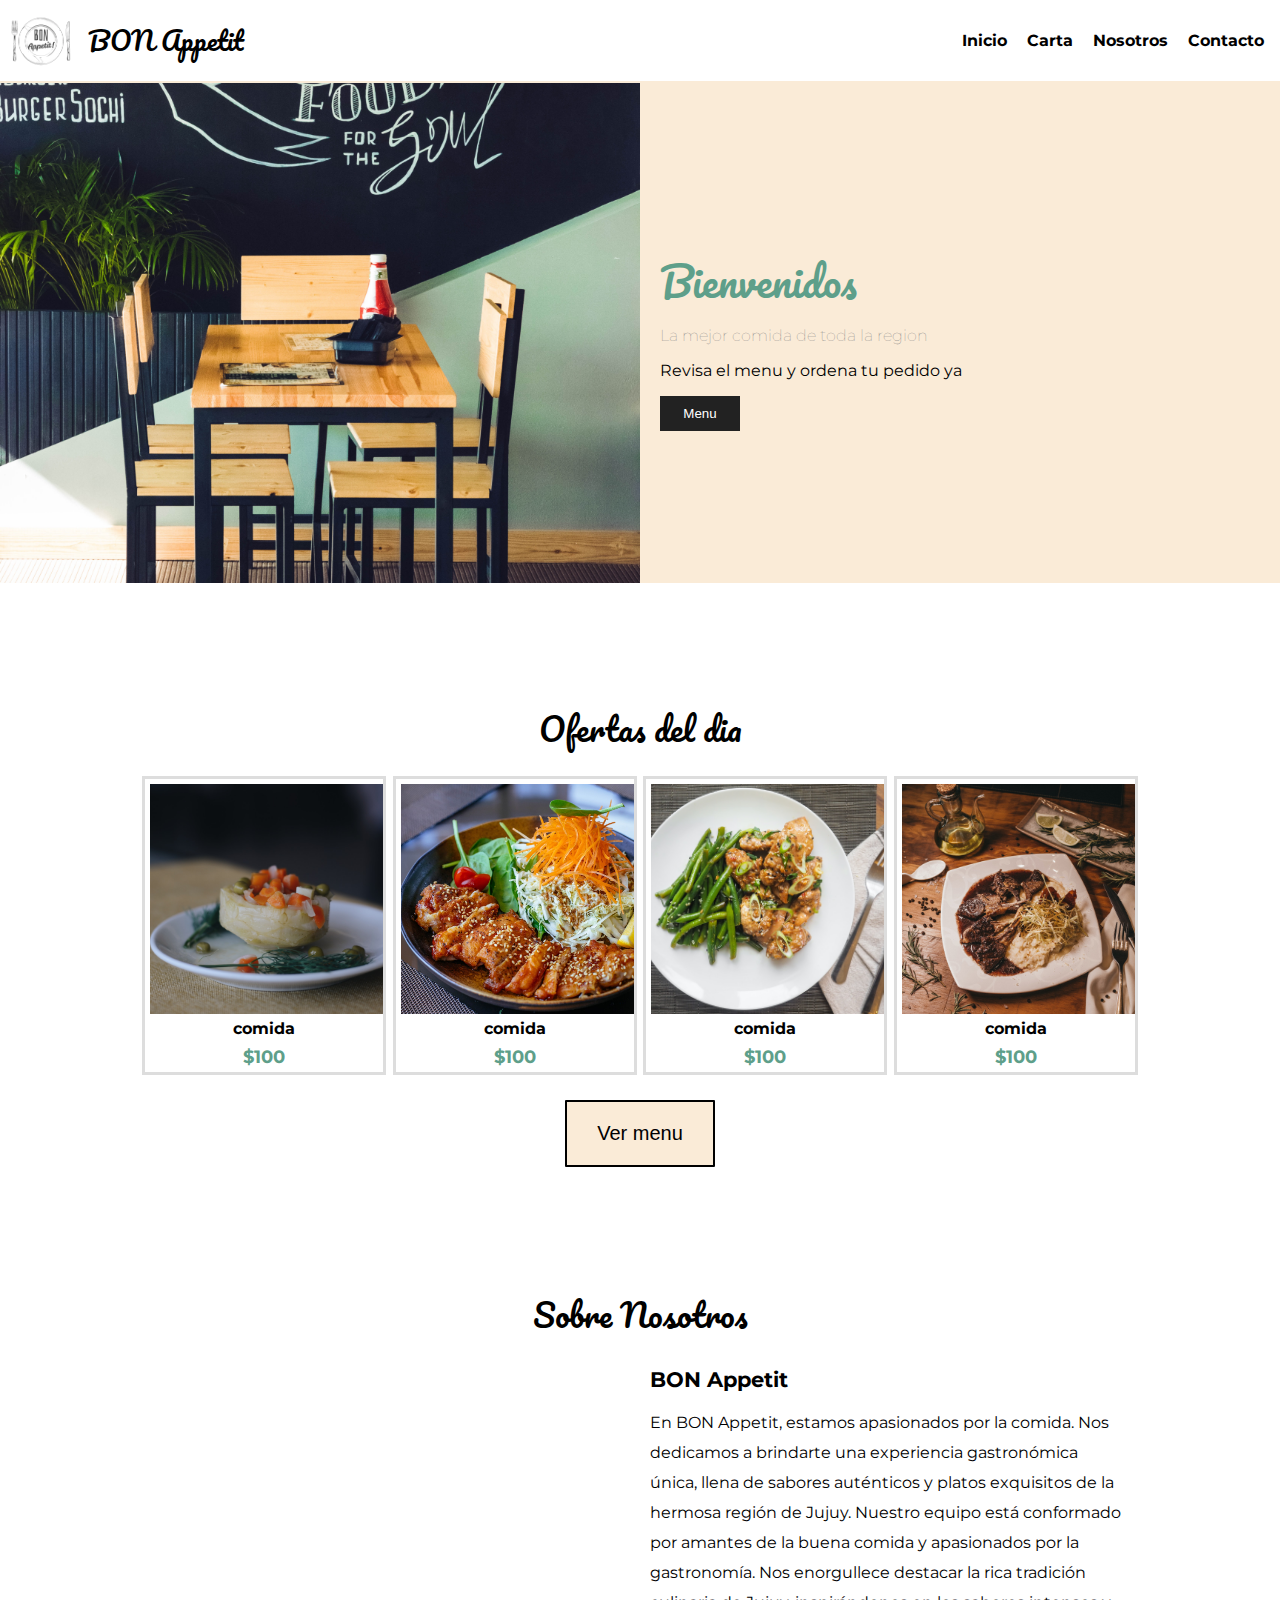
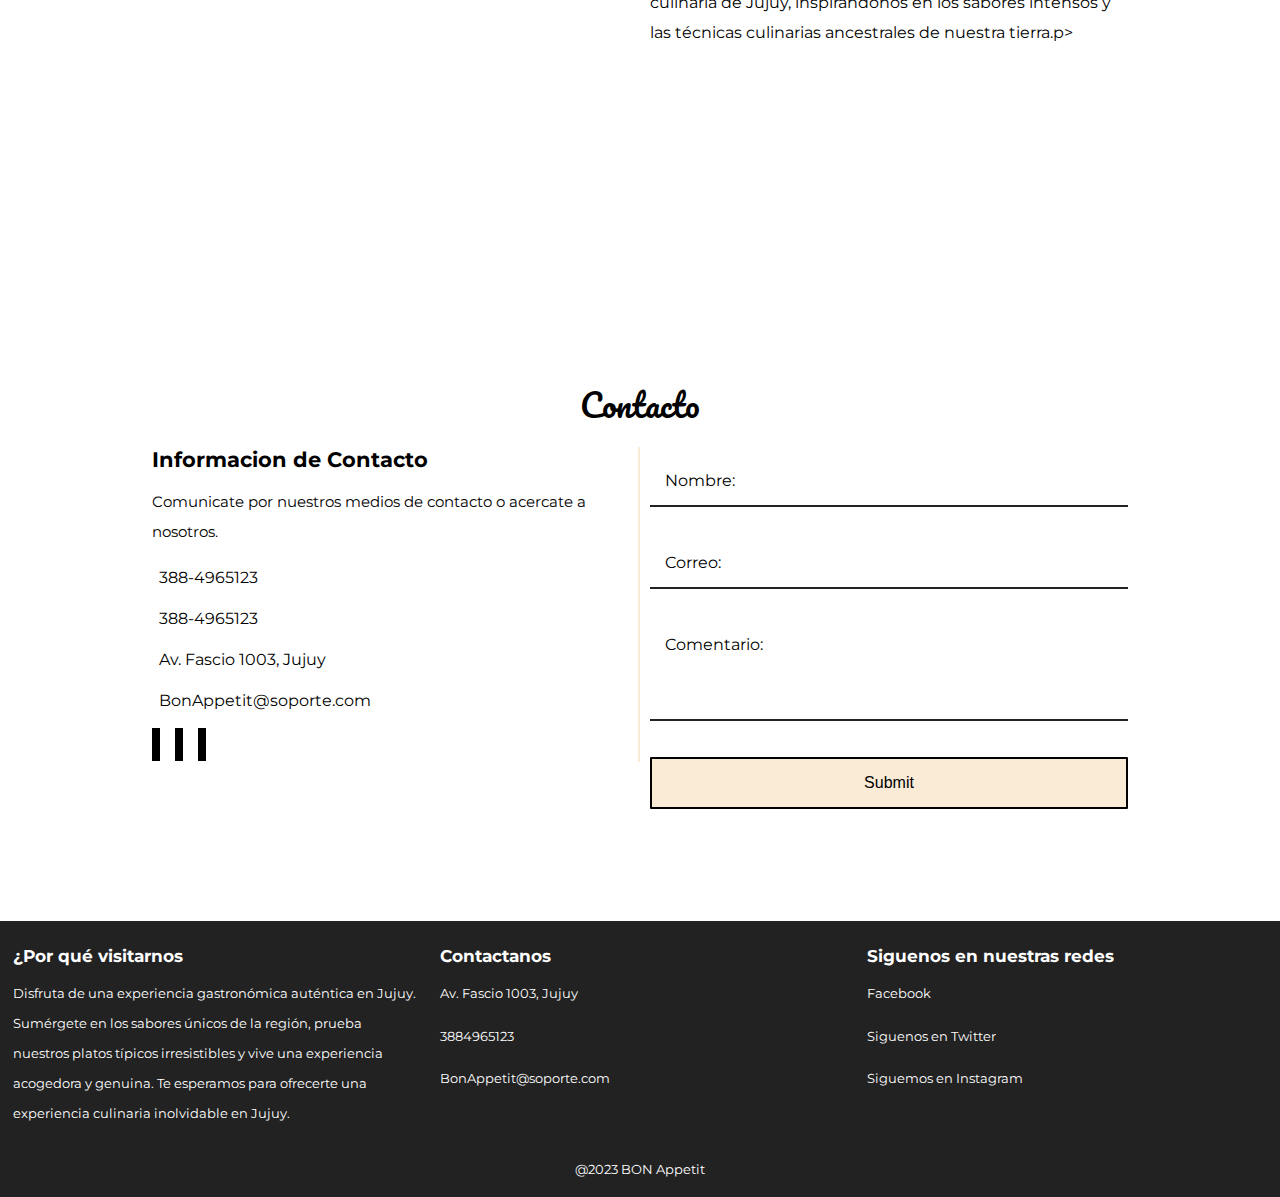
==== commit 827b1150: "Update index.html" ====
--- a/index.html
+++ b/index.html
@@ -140,7 +140,7 @@
     <footer class="main-footer">
         <div class="cotainer container--flex">
             <div class="column column--33">
-                <h2 class="column__title">¿Porque visitarnos</h2>
+                <h2 class="column__title">¿Por qué visitarnos</h2>
                 <p class="column__text">Disfruta de una experiencia gastronómica auténtica en Jujuy. Sumérgete en los sabores únicos de la región, prueba nuestros platos típicos irresistibles y vive una experiencia acogedora y genuina. Te esperamos para ofrecerte una experiencia culinaria inolvidable en Jujuy.</p>
             </div>
             <div class="column column--33">
